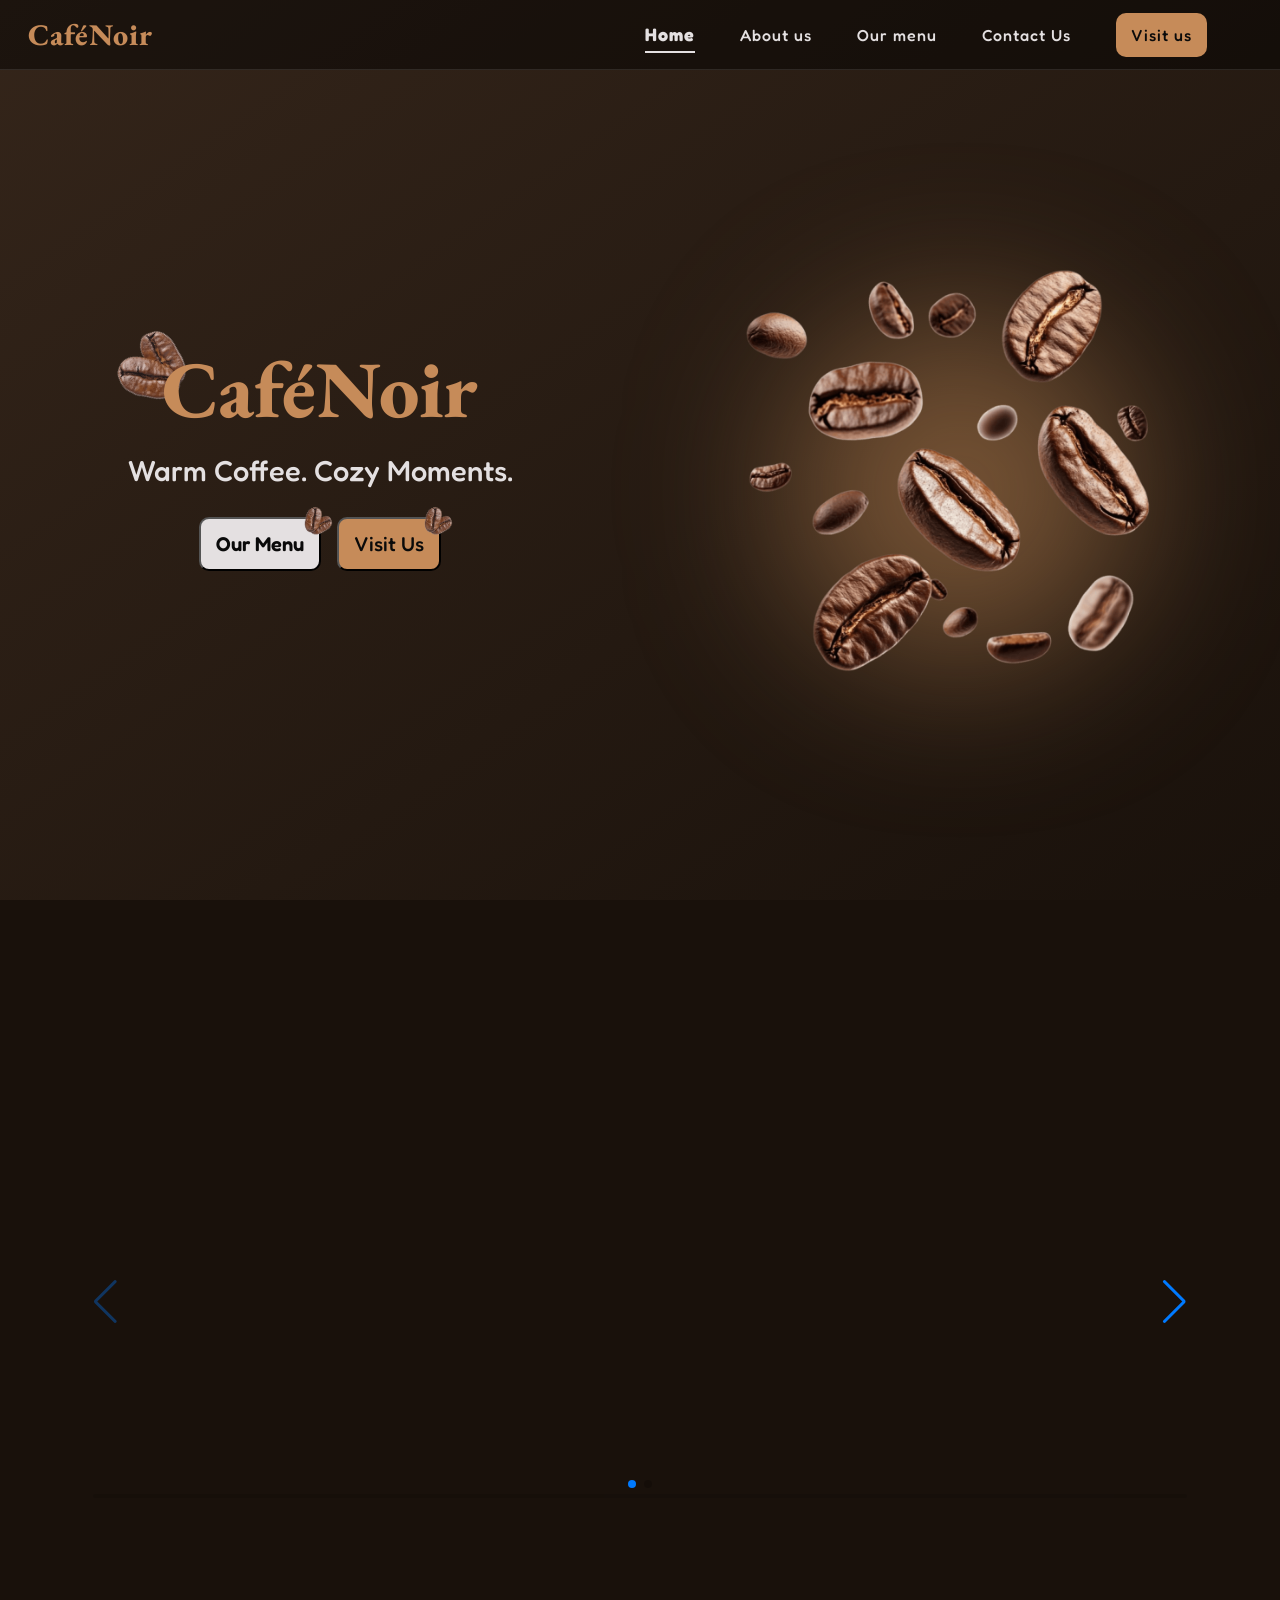
==== index.html @ ee769de7 "fixed ui" ====
<!DOCTYPE html>
<html lang="en">
<head>
  <meta charset="UTF-8" />
  <meta http-equiv="X-UA-Compatible" content="IE=edge" />
  <meta name="viewport" content="width=device-width, initial-scale=1.0" />
  <meta name="description" content="CaféNoir">
  <title>CaféNoir</title>

  <!-- Favicon -->
  <link rel="icon" href="imgs/favicon.png"/>

  <!-- Google Fonts -->
  <link rel="preconnect" href="https://fonts.googleapis.com">
<link rel="preconnect" href="https://fonts.gstatic.com" crossorigin>
<link href="https://fonts.googleapis.com/css2?family=Playfair+Display:ital,wght@0,400..900;1,400..900&display=swap" rel="stylesheet">

<link rel="preconnect" href="https://fonts.googleapis.com">
<link rel="preconnect" href="https://fonts.gstatic.com" crossorigin>
<link href="https://fonts.googleapis.com/css2?family=Fredoka:wght@300..700&display=swap" rel="stylesheet">
<link rel="preconnect" href="https://fonts.googleapis.com">
<link rel="preconnect" href="https://fonts.gstatic.com" crossorigin>
<link href="https://fonts.googleapis.com/css2?family=Inter:ital,opsz,wght@0,14..32,100..900;1,14..32,100..900&display=swap" rel="stylesheet">

<link rel="preconnect" href="https://fonts.googleapis.com">
<link rel="preconnect" href="https://fonts.gstatic.com" crossorigin>
<link href="https://fonts.googleapis.com/css2?family=EB+Garamond:ital,wght@0,400..800;1,400..800&display=swap" rel="stylesheet">

  <!-- Bootstrap -->
  <link href="https://cdn.jsdelivr.net/npm/bootstrap@5.0.2/dist/css/bootstrap.min.css" rel="stylesheet" integrity="sha384-EVSTQN3/azprG1Anm3QDgpJLIm9Nao0Yz1ztcQTwFspd3yD65VohhpuuCOmLASjC" crossorigin="anonymous" />

  <!-- AOS.js -->
  <link href="https://unpkg.com/aos@2.3.1/dist/aos.css" rel="stylesheet" />

  <!-- Swiper.js -->
  <link rel="stylesheet" href="https://cdn.jsdelivr.net/npm/swiper@11/swiper-bundle.min.css" />
  <script src="https://cdn.jsdelivr.net/npm/swiper@11/swiper-bundle.min.js"></script>

  <!-- Custom CSS -->
  <link rel="stylesheet" href="css/style.css" />
</head>

  <body>

    <div id="preloader">
      <div class="spinner-wrapper">
        <svg class="custom-spinner" width="40" height="40" viewBox="0 0 24 24" xmlns="http://www.w3.org/2000/svg"><style>.spinner_jCIR{animation:spinner_B8Vq .9s linear infinite;animation-delay:-.9s}.spinner_upm8{animation-delay:-.8s}.spinner_2eL5{animation-delay:-.7s}.spinner_Rp9l{animation-delay:-.6s}.spinner_dy3W{animation-delay:-.5s}@keyframes spinner_B8Vq{0%,66.66%{animation-timing-function:cubic-bezier(0.36,.61,.3,.98);y:6px;height:12px}33.33%{animation-timing-function:cubic-bezier(0.36,.61,.3,.98);y:1px;height:22px}}</style><rect class="spinner_jCIR" x="1" y="6" width="2.8" height="12"/><rect class="spinner_jCIR spinner_upm8" x="5.8" y="6" width="2.8" height="12"/><rect class="spinner_jCIR spinner_2eL5" x="10.6" y="6" width="2.8" height="12"/><rect class="spinner_jCIR spinner_Rp9l" x="15.4" y="6" width="2.8" height="12"/><rect class="spinner_jCIR spinner_dy3W" x="20.2" y="6" width="2.8" height="12"/></svg>
      </div>
    </div>

    <div class="sidebar d-lg-none">
      <div class="sidebar-links">
        <a class="sidebar-link" href="index.html">Home</a>
        <a class="sidebar-link" href="about.html">About us</a>
        <a class="sidebar-link" href="inventory.html">Our menu</a>
        <a class="sidebar-link" href="index.html#contacts">Contact Us</a>
        <a class="sidebar-button" href="index.html#contacts">Visit us</a>
        
        
      </div>
    </div>
    <nav data-aos="fade-down" data-aos-duration="600" id="nav">
      <div class="container-fluid nav-container">
        <a href="index.html" class="logo">CaféNoir</a>

        <div class="nav-links-container d-none d-lg-flex">
          <a class="active" data-text="Home" href="index.html">Home</a>
          <a class="nav-links" data-text="About us" href="about.html">About us</a>
          <a class="nav-links" data-text="Inventory" href="inventory.html">Our menu</a>
          <a class="nav-links" data-text="Contact Us" href="index.html#contacts">Contact Us</a>
          <a class="glitch-button" href="#">
            <span>Visit us</span></a>
        </div>
        

        <svg
          class="hamburger-menu d-lg-none bi bi-list"
          xmlns="http://www.w3.org/2000/svg"
          fill="white"
          viewBox="0 0 16 16"
        >
          <path
            fill-rule="evenodd"
            d="M2.5 12a.5.5 0 0 1 .5-.5h10a.5.5 0 0 1 0 1H3a.5.5 0 0 1-.5-.5m0-4a.5.5 0 0 1 .5-.5h10a.5.5 0 0 1 0 1H3a.5.5 0 0 1-.5-.5m0-4a.5.5 0 0 1 .5-.5h10a.5.5 0 0 1 0 1H3a.5.5 0 0 1-.5-.5"
          />
        </svg>
      </div>
    </nav>
    <header id="header">
      <div class="container-fluid">
        <div class="row vh-100">
      
          <!-- Left side -->
          <div class="col-lg-6 col-12 d-flex flex-column justify-content-center align-items-center text-center">
            <div class="banner-logo" data-aos="fade-up">
              <img src="img/coffee-bean.png" alt="" class="banner-bean">
              CaféNoir</div>
            <div class="banner-headline" data-aos="fade-up">Warm Coffee. Cozy Moments.</div>
            <div class="d-flex gap-3 mt-4">
              <button class="cta-button" data-aos="fade-right" data-aos-delay="100">
                <img src="img/coffee-bean.png" alt="" class="coffee-cta-bean-1">
                Our Menu</button>
              <button class="cta-button-2" data-aos="fade-right" data-aos-delay="100">
                <img src="img/coffee-bean.png" alt="" class="coffee-cta-bean">
               <span class="btn-text">Visit Us</span>
              </button>
            </div>
          </div>
      
          <!-- Right side -->
          <div class="col-lg-6 col-12 d-flex justify-content-center align-items-center img-container">
            <div class="image-wrapper">
              <img src="img/falling-beans.png" alt="Coffee" class="img-fluid" data-aos="fade-left">
            </div>
          </div>
          
          <!--<div class="col-12 p-0 m-0">
            <div class="coffee-container">
            <img src="img/beans-pile.jpg" alt="" class="coffee-bottom">
          </div>
          </div>-->
        </div>
      </div>
      
    </header>
    <section id="best-sellers">
      <div class="container">
        <div class="title-container">
          <div class="section-title best-sellers-title" data-aos="fade-right">Our best sellers:</div>
        <div class="split-line" data-aos="fade-left"></div>
        </div>
        <!-- Slider main container -->
<div class="swiper">
  <!-- Additional required wrapper -->
  <div class="swiper-wrapper">
    <!-- Slides -->
      <!-- Espresso -->
      <div class="swiper-slide" data-aos="fade-up">
        <div class="h-100 text-center">
          <div class="card-image-wrapper">
            <img class="card-image-top" src="img/espresso.jpg" alt="Espresso">
          </div>
          <div class="card-body">
            <h5 class="card-title">Espresso</h5>
            <p class="card-text">A strong and bold classic coffee shot to kickstart your day.</p>
          </div>
        </div>
      </div>
  
      <!-- Cappuccino -->
      <div class="swiper-slide" data-aos="fade-up" data-aos-delay="100">
        <div class="h-100 text-center">
          <div class="card-image-wrapper">
            <img class="card-image-top" src="img/cappucino.jpg" alt="Cappuccino">
          </div>
          <div class="card-body">
            <h5 class="card-title">Cappuccino</h5>
            <p class="card-text">Smooth espresso with steamed milk and a frothy top.</p>
          </div>
        </div>
      </div>
  
      <!-- Latte -->
      <div class="swiper-slide" data-aos="fade-up" data-aos-delay="200">
        <div class="h-100 text-center">
          <div class="card-image-wrapper">
            <img class="card-image-top" src="img/latte.jpg" alt="Latte">
          </div>
          <div class="card-body">
            <h5 class="card-title">Latte</h5>
            <p class="card-text">Creamy and mild, perfect for a relaxing coffee break.</p>
          </div>
        </div>
      </div>
  
      <!-- Mocha -->
      <div class="swiper-slide" data-aos="fade-up" data-aos-delay="300">
        <div class="h-100 text-center">
          <div class="card-image-wrapper">
            <img class="card-image-top" src="img/mocha.jpg" alt="Mocha">
          </div>
          <div class="card-body">
            <h5 class="card-title">Mocha</h5>
            <p class="card-text">Chocolatey and rich, combining espresso with sweet cocoa.</p>
          </div>
        </div>
      </div>
  
      <!-- Macchiato -->
      <div class="swiper-slide" data-aos="fade-up">
        <div class="h-100 text-center">
          <div class="card-image-wrapper">
            <img class="card-image-top" src="img/macchiato.jpg" alt="Macchiato">
          </div>
          <div class="card-body">
            <h5 class="card-title">Macchiato</h5>
            <p class="card-text">Espresso marked with a dollop of frothed milk for subtle sweetness.</p>
          </div>
        </div>
      </div>
    
   
    ...
  </div>
  <!-- If we need pagination -->
  <div class="swiper-pagination"></div>

  <!-- If we need navigation buttons -->
  <div class="swiper-button-prev"></div>
  <div class="swiper-button-next"></div>

  <!-- If we need scrollbar -->
  <div class="swiper-scrollbar"></div>
</div>
      </div>
      <div class="best-sellers-btn-container" data-aos="fade-right">
        <a class="view-all-btn" href="#">
          <img src="img/coffee-bean.png" alt="" class="coffee-cta-bean">
          View all</a>
      </div>
      
    </section>
    <!--<section id="about">
      
  <div class="container">
    <div class="row">
      <div class="col-12 about-title d-none d-md-block">ABOUT</div>
      <div class="col-3"><div class="about-title us-title d-none d-md-block">US</div>
        <div class="about-subtitle-container">
          <div class="about-subtitle">Elegant / Premium</div>
        <div class="about-subtitle-desc">At CaféNoir, we craft every cup with care — blending rich flavors, quality beans, and a passion for timeless coffee culture.</div>
        </div>

      </div>
      <div class="col-5"><img class="about-img" src="img/about-img-2.jpg" alt="" srcset=""></div>
      <div class="col-4"><img class="about-img" src="img/about-img.jpg" alt="">
        <div class="about-subtitle-container">
          <div class="about-subtitle pt-3">Cozy / Artistic</div>
        <div class="about-subtitle-desc">CaféNoir is a place to slow down, sip thoughtfully brewed coffee, and enjoy moments made warmer by great taste.</div>
        </div>
      </div>
      <div class="col-2">
        
        
      </div>
    </div>
</div>
  
    </section>-->
    <section id="about">
      
      <div class="container">
        <div class="row">
          <div class="col-12 d-none d-md-block about-title" data-aos="fade-right">ABOUT</div>
    
          <div class="col-md-3 col-12 order-1 order-md-1">
           
            <div class="d-flex d-md-none justify-content-center gap-4 mb-3">
              <div class="about-title">ABOUT</div>
              <div class="about-title us-title">
                US</div>
            </div>
            <div class="d-none d-md-block about-title us-title" data-aos="fade-right" data-aos-delay="100">
              US</div>
    
            <div class="about-subtitle-container">
              <div class="split-line-us" data-aos="fade-up"></div>
              <div class="about-subtitle" data-aos="fade-right" data-aos-delay="200">Elegant / Premium</div>
              <div class="about-subtitle-desc" data-aos="fade-right" data-aos-delay="300">At CaféNoir, we craft every cup with care — blending rich flavors, quality beans, and a passion for timeless coffee culture.</div>
            </div>
          </div>
    
          <div class="col-md-5 col-12 order-2 order-md-2 d-flex justify-content-center">
            <img class="about-img" src="img/about-img-2.jpg" data-aos="fade-up" alt="" srcset="">
          </div>
    
          <div class="col-md-4 col-12 order-3 order-md-3 d-flex flex-column align-items-center">
            <img class="about-img" src="img/about-img.jpg" alt="" data-aos="fade-left">
            <div class="about-subtitle-container">
              <div class="about-subtitle-2 pt-3" data-aos="fade-left" data-aos-delay="100">Cozy / Artistic</div>
              <div class="about-subtitle-desc" data-aos="fade-left" data-aos-delay="200">CaféNoir is a place to slow down, sip thoughtfully brewed coffee, and enjoy moments made warmer by great taste.</div>
            </div>
          </div>
    
          <div class="col-md-2 col-12 order-4 order-md-4">
          </div>
        </div>
      </div>
      
    </section>

    <section id="reviews">
      <div class="title-container">
        <div class="section-title reviews-title text-center" data-aos="fade-right">What our customers say</div>
      <div class="split-line" data-aos="fade-left"></div>
      </div>
      <div class="container pt-5">
        <div class="row gy-5">
          <div class="col-lg-4 col-md-12">
            <div class="review-card-gradient" data-aos="fade-up">
            <div class="review-card pt-3 px-3">
              <img src="https://placehold.co/100x100/8B4513/ffffff?text=J" alt="" class="profile-picture">
              <div class="review-name pt-3">Jessica D.</div>
              <div class="review-desc pt-5">"The best latte I've had in years! Cozy atmosphere and friendly staff make this my go-to spot. Their almond croissant is absolutely heavenly."</div>
              <div class="rating-container">
              <div class="review-rating">★★★★★</div>
            </div>
            </div>
          </div>
          </div>
          <div class="col-lg-4 col-md-12">
            <div class="review-card-gradient" data-aos="fade-up" data-aos-delay="100">
            <div class="review-card pt-3 px-3">
              <img src="https://placehold.co/100x100/8B4513/ffffff?text=A" alt="" class="profile-picture">
              <div class="review-name pt-3">Alex S.</div>
              <div class="review-desc pt-5">"Their homemade pastries are to die for! The cinnamon rolls on weekends are worth waking up early. Always leave feeling happier than when I arrived."</div>
              <div class="rating-container">
              <div class="review-rating">★★★★★</div>
            </div>
            </div>
            </div>
          </div>
          <div class="col-lg-4 col-md-12">
            <div class="review-card-gradient" data-aos="fade-up" data-aos-delay="200">
            <div class="review-card pt-3 px-3">
              <img src="https://placehold.co/100x100/8B4513/ffffff?text=M" alt="" class="profile-picture">
              <div class="review-name pt-3">Michael K.</div>
              <div class="review-desc pt-5">"Found my new favorite coffee shop! The cold brew is smooth and strong, and their avocado toast is worth every penny. Staff remembers my name and order."</div>
              <div class="rating-container">
              <div class="review-rating">★★★★★</div>
            </div>
            </div>
            </div>
          </div>
        </div>
      </div>
    </section>
   <!-- jQuery (single import) -->
   <script src="https://code.jquery.com/jquery-3.7.1.min.js"></script>
 
   <!-- AOS -->
   <script src="https://unpkg.com/aos@2.3.1/dist/aos.js"></script>
   <script>
     AOS.init();
   </script>
 
   <!-- Custom JS -->
   <script src="js/script.js"></script>
 </body>
 </html>
---- css/style.css ----
:root {
  /* Brand colors */
  --primary-color: #C68B59; 
  --secondary-color: #3A2618;
  --accent-color: #8FAF9A;
  --accent-color-2: #F2B705; 
  --dark-color: #19110b;
  --gradient-color: #4a3526;
  --gradient-color-2: #5c4432;

  /* Base colors */
  --background-color: #0A0A0A;
  --text-color: #E4E0E1;
  --card-color: #1F140C;  

  /* Interaction */
  --hover-color: #D9A066;  
  --success-color: #43A047;  
  --danger-color: #dc3545;
  --border-color: #ffffff1a;
  --desc-color: #b0b0b0;
}
body {
  background-color: var(--dark-color);
  overflow-x: hidden;
}
* {
  padding: 0;
  margin: 0;
  box-sizing: border-box;
  font-family: "Fredoka", sans-serif;
  font-weight: 500;
}
section, header, footer, main {
  background-color: var(--background-color);
}
html a {
  text-decoration: none;
}
#preloader {
  position: fixed;
  top: 0;
  left: 0;
  width: 100%;
  height: 100%;
  background-color: var(--background-color);
  display: flex;
  align-items: center;
  justify-content: center;
  z-index: 9999;
  transition: opacity 0.5s ease;
}

.spinner-wrapper {
  display: flex;
  align-items: center;
  justify-content: center;
}

.custom-spinner {
  display: inline-block;
  vertical-align: middle;
  fill: var(--primary-color);
}

.title {
  font-weight: 800;
  font-size: 48px;
  color: var(--text-color);
}
.desc {
  letter-spacing: 1px;
  color: var(--desc-color);
  font-size: 14px;
}

@media(max-width:767px) {
  .title {
    font-size: 38px;
  }
}

/*  Navbar  */

#nav {
  position: fixed;
  top: 0;
  right: 0;
  left: 0;
  z-index: 1000;
  height: 70px;
  background-color: #00000075;
  color: var(--text-color);
  border-bottom: 1px solid var(--border-color);
  padding: 0 1rem;
}
body.light-mode #nav {
  background-color: #ffffff75;
}
.logo {
  letter-spacing: 1px;
  font-family: "EB Garamond", serif;
  font-size: 30px;
  font-weight: 900;
  color: var(--primary-color);
  transition: color 0.3s ease;
}
@media(max-width:1025px) {
  .logo {
    font-size: 20px;
    padding-right: 20px;
  }
  .nav-links {
    font-size: 14px;
  }
}
.logo:hover {
  color: var(--secondary-color);
}

.nav-links-container {
  display: flex;
  align-items: center;
}
.nav-links-container * {
  letter-spacing: 1px;
}
.nav-links {
  margin-right: 45px;
  position: relative;
  transition: all 0.3s ease;
  color: var(--text-color);
}
.nav-links:hover, .active:hover {
  color: var(--text-color);
}
.active {
  font-weight: 800;
  font-size: 18px;
  margin-right: 45px;
  position: relative;
  transition: all 0.3s ease;
  color: var(--text-color);
}
.active::after {
  content: '';
  position: absolute;
  bottom: -5px;
  height: 2px;
  left: 0;
  right: 0;
  background-color: var(--text-color);
  transition: all 0.3s ease;
}
.active:hover {
  transform: translateY(-2px);
}
.nav-links::after {
  content: '';
  position: absolute;
  width: 0;
  height: 2px;
  bottom: -5px;
  left: 50%;
  background-color: var(--text-color);
  transition: all 0.3s ease;
  transform: translateX(-50%);
}


.nav-links:hover::after {
  width: 100%;
}
.glitch-button {
  color: var(--background-color);
  margin-right: 45px;
  padding: 10px 15px;
  background-color: var(--primary-color);
  position: relative;
  border-radius: 10px;
  transition: all 0.3s ease;
  z-index: 1;
}

.glitch-button:hover {
  background: var(--hover-color);
  color: var(--background-color);
  }

.nav-heart-svg {
  fill: var(--background-color);
  width: 34px;
  height: 34px;
  background-color: var(--secondary-color);
}

/* Sidebar CSS */
.sidebar .container-fluid {
  padding-left: 20px !important;
  padding-right: 20px !important;
}
.sidebar-button {
  color: var(--text-color) !important;
  background-color: var(--primary-color) !important;
  border: none !important;
}
.sidebar .row {
  margin-left: -5px;
  margin-right: -5px;
}

.sidebar [class^="col-"] {
  padding-left: 5px;
  padding-right: 5px;
}

.hearted-items-container::after {
  content: attr(data-count);
  position: absolute;
  top: -8px;
  right: -8px;
  background-color: var(--danger-color);
  color: white;
  border-radius: 50%;
  width: 22px;
  height: 22px;
  font-size: 12px;
  font-weight: bold;
  display: flex;
  align-items: center;
  justify-content: center;
}
.hamburger-menu {
  fill: var(--text-color);
  height: 40px;
  width: 40px;
  cursor: pointer;
  flex-shrink: 0;
}
.sidebar * {
  letter-spacing: 1px;
}
.sidebar {
  position: fixed;
  height: calc(100vh - 70px);
  right: 0;
  left: 0;
  top: 70px;
  background-color: #00000075;
  border-bottom: 1px solid var(--border-color);
  display: none;
  z-index: 999;
  transition: none;
  overflow-y: scroll;
}
body.light-mode .sidebar {
  background-color: #ffffff75;
}
.sidebar-links {
  width: 100%;
  display: flex;
  flex-direction: column;
  align-items: center;
  padding: 20px 0;
}
.sidebar-links:hover {
  color: var(--text-color);
}

.sidebar-link, .sidebar-button {
  color: var(--background-color);
  background-color: var(--text-color);
  border: var(--text-color) 1px solid;
  width: 90%;
  margin-top: 20px;
  padding: 20px;
  position: relative;
  transition: all 0.3s ease;
  text-decoration: none;
  text-align: center;
  font-weight: 500;
  clip-path: var(--shape);
}

.sidebar-link::after, .sidebar-button::after {
  content: '';
  position: absolute;
  width: 0;
  height: 2px;
  bottom: -5px;
  left: 50%;
  background-color: var(--primary-color);
  transition: all 0.3s ease;
  transform: translateX(-50%);
}

.sidebar-link:hover, .sidebar-button:hover {
  transform: translateY(-2px);
}

.sidebar-link:hover::after, .sidebar-button:hover::after {
  width: 100%;
}

.sidebar-button {
  background-color: var(--secondary-color);
  color: var(--background-color);
}

.nav-container {
  display: flex;
  align-items: center;
  justify-content: space-between;
  height: 100%;
}

/* Header */
#header {
  background: linear-gradient(
  to top left,
  var(--dark-color) 0%,
  var(--gradient-color) 180%
);


  width: 100%;
  min-height: 100vh;
}
@media(max-width:800px) {
  #header {
    padding-top: 100px;
    min-height: 150vh;
  }
  .coffee-container {
    display: none;
  }
  .
}
.banner-logo {
  color: var(--primary-color);
  font-size: 80px;
  font-weight: 900;
  font-family: "EB Garamond", serif;
}

.banner-headline {
  font-size: 29px;
  color: var(--text-color);
}
@media(max-width:767px) {
  .banner-logo {
    font-size: 60px;
  }
  .banner-headline {
    font-size: 20px;
    padding-bottom: 30px;
  } 
}
.img-fluid {
  width: 520px;
}
.image-wrapper {
  position: relative;
  display: inline-block; /* shrink to fit image */
}

.image-wrapper::before {
  content: "";
  position: absolute;
  width: 350px;        
  height: 350px;
  background: rgba(198, 139, 89, 0.5)  ;
  border-radius: 50%;         
  filter: blur(80px);    
  top: 50%;               
  left: 50%;                
  transform: translate(-50%, -50%);
  z-index: 0;                  
}

.image-wrapper img {
  position: relative;
  z-index: 1;
}
.img-container {
  padding-top: 80px;
}
/*.coffee-container {
  position: absolute;
  bottom: -50px;
  left: 0;
  width: 100%;
  height: 100px;
  z-index: 1;
}

#header {
  position: relative;
}

#header .row {
  min-height: 100vh;
  height: auto;
}

#header .col-lg-6 {
  min-height: 100vh;
}

.coffee-container img.coffee-bottom {
  width: 100%;
  height: 100%;
  display: block;
  object-fit: cover;
  mask-image: linear-gradient(to bottom, transparent 0%, black 50%, black 50%, transparent 100%);
  -webkit-mask-image: linear-gradient(to bottom, transparent 0%, black 50%, black 50%, transparent 100%);
}*/
.cta-buttons-container {
  flex-direction: row;
}
.cta-button {
  color: var(--background-color);
  padding: 10px 15px;
  background-color: var(--text-color);
  border-radius: 10px;
  transition: all 0.3s ease;
  z-index: 1;
  font-weight: 600;
  font-size: 20px;
  transition: background-color 0.3s ease;
}
.cta-button-2 {
  background-color: var(--primary-color);
  color: var(--background-color);
  padding: 10px 15px;
  border-radius: 10px;
  transition: transform 0.3s ease;
  z-index: 1;
  font-weight: 600;
  font-size: 20px;
  position: relative;
}
.cta-button-2:hover {
  background-color: var(--hover-color);
}
.cta-button:hover {
  background-color: white;
}
.banner-bean {
  position: absolute;
  width: 150px;
  z-index: -5;
  transform: rotate(-45deg);
  left: -65px;
  top: -20px;
}
.coffee-cta-bean, .coffee-cta-bean-1 {
  position: absolute;
  width:60px;
  top: -7px;
  transform: rotate(45deg);
  right: -35px;
  transition: all 0.3s ease;
}
.cta-button-2:hover .coffee-cta-bean {
  transform: rotate(45deg) translateY(-3px) scale(1.1);
}
.cta-button:hover .coffee-cta-bean-1 {
  transform: rotate(45deg) translateY(-3px) scale(1.1);
}

/*.cta-button-2:hover .button-bg, .cta-button-2:hover .btn-text {
  transform: translateY(-3px);
}
.cta-button-2 {
  position: relative;
  background: none;
  border: none;
  transition: transform 0.3s ease;
}
.button-bg {
  width: 80px;
  position: absolute;
  z-index: -5;
  left: -15px;
  top: -18px;
  transition: transform 0.3s ease;
}
.btn-text {
  z-index: 2;
  color: white;
  transition: transform 0.3s ease;
}*/

.section-title {
  font-family: "EB Garamond", serif;
  color: var(--text-color);
  font-weight: 700;
  font-size: 60px;
}
#best-sellers {
  background-color: var(--dark-color);
  padding-top: 50px;
}
.split-line {
  background-color: var(--primary-color);
  height: 4px;
  border-radius: 10px;
  width: 120px;
  text-align: center;
  margin-top: 8px;
}
.title-container {
  width: 100%;
  display: flex;
  justify-content: center;
  align-items: center;
  flex-direction: column;
  padding-bottom: 50px;
}
.swiper-slide {
  background-color: var(--secondary-color);
  height: 400px;
  color: var(--text-color);
  border-radius: 20px;
  position: relative;
  padding-top: 10px;
  width: 90%;
}
.card-title {
  font-size: 25px;
  font-family: "EB Garamond", serif;
  font-weight: 700;
}
.card-text {
  font-weight: 400;
  padding-top: 20px;
  color: var(--desc-color);
}
.card-image-wrapper {
  width: 90%;        /* desired width */
  height: 200px;     /* desired height */
  overflow: hidden;
  margin: 0 auto;    /* center horizontally in card */
  border-radius: 14px;
}

.card-image-top {
  width: 100%;
  height: 100%;
  object-fit: cover;        /* fills container while keeping aspect ratio */
  object-position: center;  /* center of the image will appear */
}
.view-all-btn {
  position: relative;
  color: var(--text-color);
  padding: 10px 15px;
  background-color: var(--primary-color);
  border-radius: 10px;
  font-size: 22px;
  transition: all 0.15s ease;
}
.best-sellers-btn-container {
  width: 100%;
  display: flex;
  justify-content: center;
  align-items: center;
  padding-top: 50px;
}
.view-all-btn:hover .coffee-cta-bean {
  transform: rotate(45deg) translateY(-3px) scale(1.1);
}
.view-all-btn:hover {
  color: var(--text-color);
  background-color: var(--hover-color);
}

#about {
  background-color: var(--dark-color);
  height: 100vh;
  width: 100%;
  padding-top: 60px;
  overflow-x: hidden;
}
.about-title {
  font-size: 100px;
  color: var(--text-color);
  font-weight: 900;
  font-family: "EB Garamond", serif;
  line-height: 100px;
  letter-spacing: 20px;
}
.about-title-md {
  font-size: 40px;
  color: var(--text-color);
  font-weight: 900;
  font-family: "EB Garamond", serif;
  letter-spacing: 20px;
}
@media(max-width:1000px) {
  .about-title {
    font-size: 60px;
  }
}
@media(max-width:800px) {
  #about {
    height: auto;
    min-height: unset;
    padding-bottom: 40px;
    overflow: visible;
  }
  .about-title {
    font-size: 40px;
    text-align: center;
    letter-spacing: 5px;
  }
  .about-img {
    margin-top: 30px;
    max-width: 100%;
    width: 100%;
  }
  .about-img-2 {
    margin-top: 10px;
  }
  .about-subtitle-container {
    width: 100%;
    margin: 0 auto;
    text-align: center;
    padding: 0 10px;
  }
  .col-md-3 {
    text-align: center;
  }
  .about-subtitle {
    padding-top: 20px;
  }
  .about-subtitle-desc {
    padding-bottom: 10px;
  }
}
.about-img {
  max-width: 90%;
  border-radius: 20px;
}
.about-subtitle {
  color: var(--primary-color);
  font-family: "EB Garamond", serif;
  text-align: center;
  letter-spacing: 3px;
  font-size: 22px;
  font-weight: 900;
  padding-top: 50px;
}
.about-subtitle-2 {
  color: var(--primary-color);
  font-family: "EB Garamond", serif;
  text-align: center;
  font-weight: 900;
  font-size: 22px;
  letter-spacing: 3px;
  padding-top: 50px;
}
.about-subtitle-container {
  width: 90%;
}
.about-subtitle-desc {
  color: var(--desc-color);
  padding-top: 10px;
  max-width: 100%;
  text-align: center;
}

#reviews {
  min-height: 100vh;
  background-color: var(--dark-color);
  padding-bottom: 50px;
}
.review-card-gradient {
  padding: 1px;
  border-radius: 20px;
  background: linear-gradient(to bottom, var(--secondary-color), var(--gradient-color-2));
  box-shadow: 0px 12px 32px rgba(187, 95, 15, 0.15);
}
.review-card {
  width: 100%;
  height: 450px;
  /*background-color: var(--secondary-color);*/
  background: linear-gradient(to top, var(--secondary-color), var(--gradient-color-2));
  border-radius: 20px;
  display: flex;
  align-items: center;
  flex-direction: column;
}
.profile-picture {
  width: 100px;
  border-radius: 100%;
}
.review-name {
  color: var(--text-color);
  font-size: 25px;
  font-weight: 600;
  
}
.review-desc {
  color: var(--desc-color);
  font-style: italic;
}
.review-rating {
  font-size: 30px;
  color: var(--accent-color-2);
    text-shadow: 0 1px 3px var(--accent-color-2);
}
.rating-container {
  height: 100%;
  display: flex;
  padding-bottom: 30px;
  align-items: end;
}
@media(max-width:767px) {
.reviews-title {
  font-size: 35px;
}
}
#reviews .split-line {
  width: 150px;
}
.split-line-us {
  background-color: var(--primary-color);
  height: 4px;
  border-radius: 10px;
  width: 100%;
  text-align: center;
  margin-top: 30px;
}
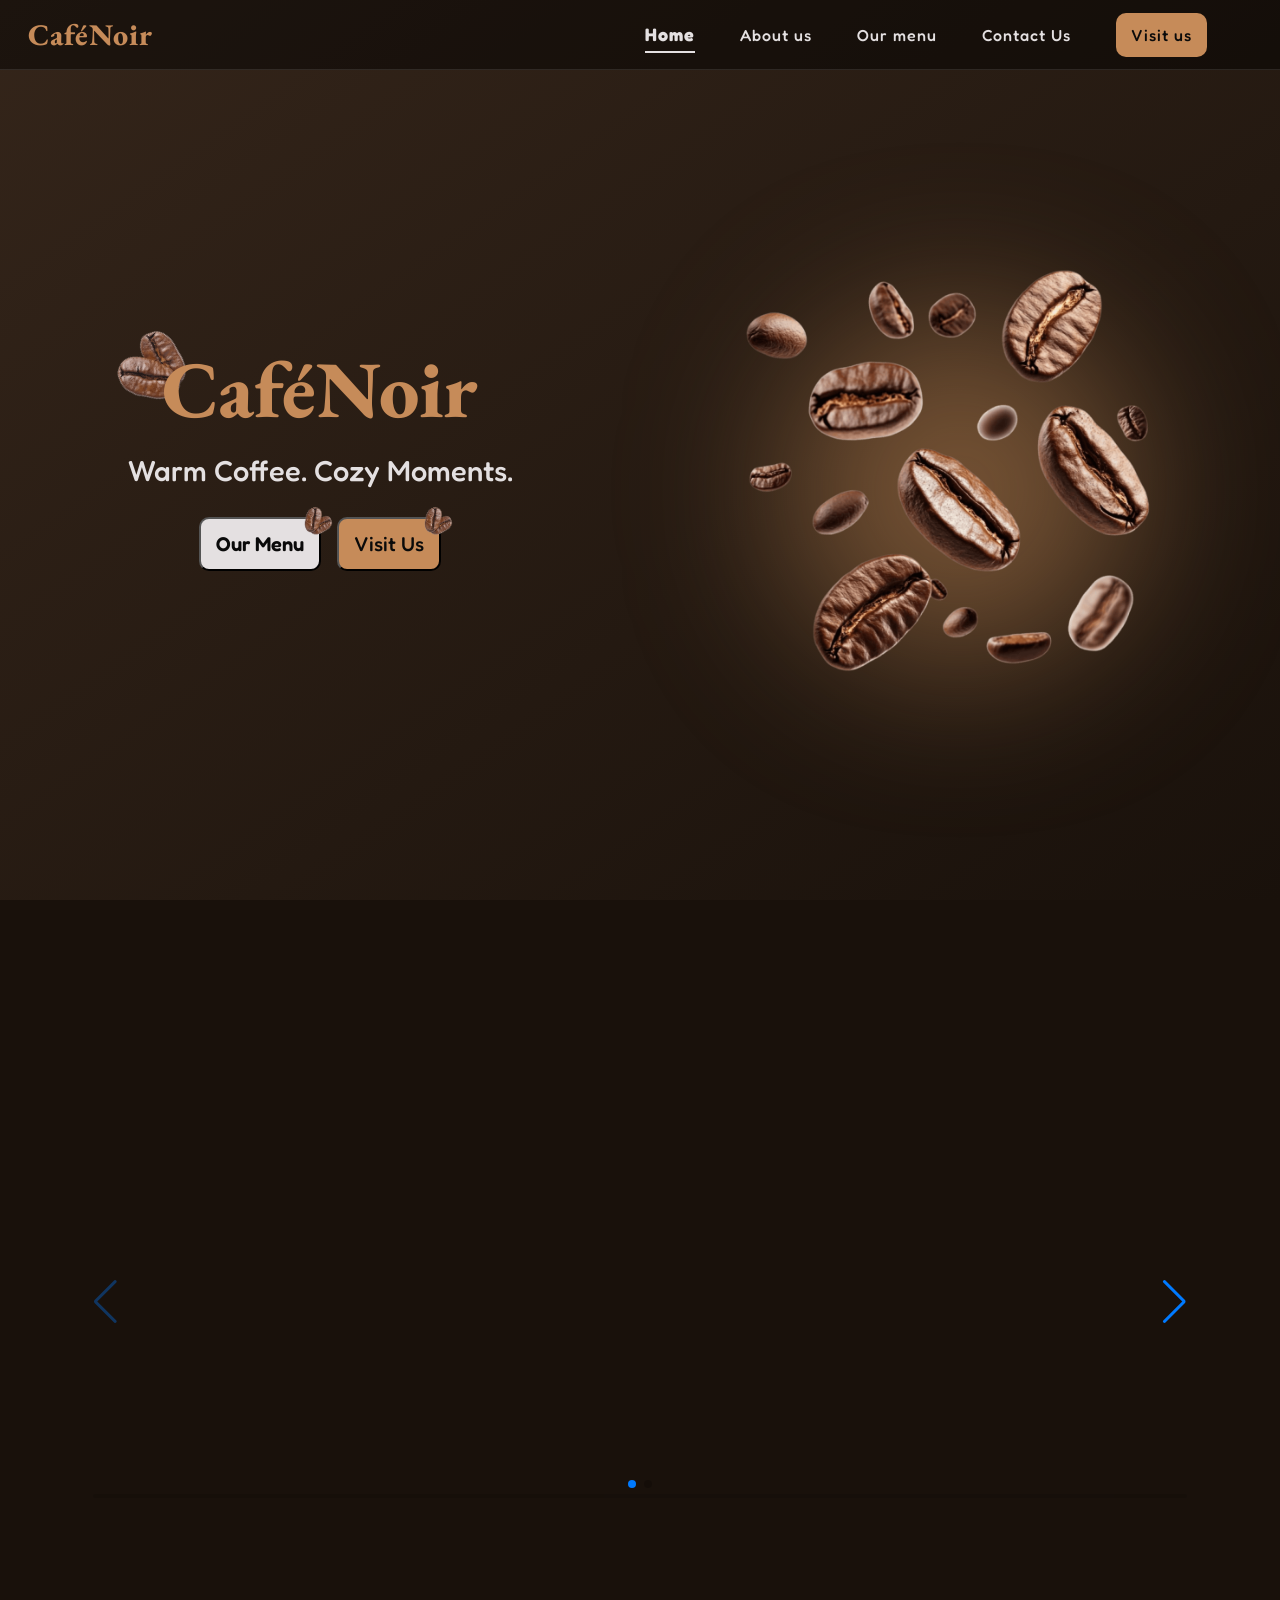
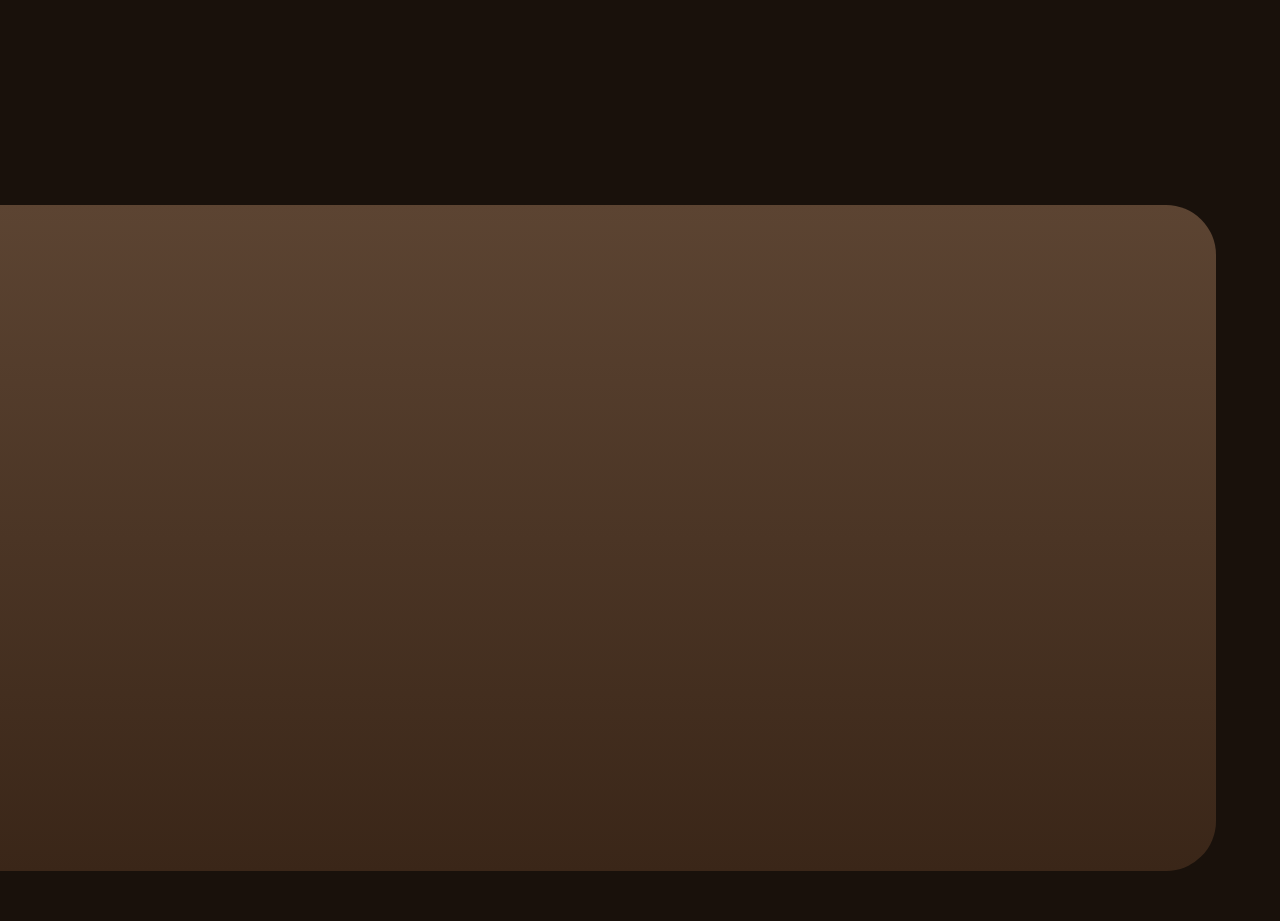
==== commit 6b9bbff4: "visit us + animations + responsive" ====
--- a/index.html
+++ b/index.html
@@ -51,10 +51,10 @@
     <div class="sidebar d-lg-none">
       <div class="sidebar-links">
         <a class="sidebar-link" href="index.html">Home</a>
-        <a class="sidebar-link" href="about.html">About us</a>
+        <a class="sidebar-link" href="index.html#about">About us</a>
         <a class="sidebar-link" href="inventory.html">Our menu</a>
         <a class="sidebar-link" href="index.html#contacts">Contact Us</a>
-        <a class="sidebar-button" href="index.html#contacts">Visit us</a>
+        <a class="sidebar-button" href="index.html#map">Visit us</a>
         
         
       </div>
@@ -65,10 +65,10 @@
 
         <div class="nav-links-container d-none d-lg-flex">
           <a class="active" data-text="Home" href="index.html">Home</a>
-          <a class="nav-links" data-text="About us" href="about.html">About us</a>
+          <a class="nav-links" data-text="About us" href="index.html#about">About us</a>
           <a class="nav-links" data-text="Inventory" href="inventory.html">Our menu</a>
           <a class="nav-links" data-text="Contact Us" href="index.html#contacts">Contact Us</a>
-          <a class="glitch-button" href="#">
+          <a class="glitch-button" href="index.html#map">
             <span>Visit us</span></a>
         </div>
         
@@ -135,6 +135,7 @@
   <div class="swiper-wrapper">
     <!-- Slides -->
       <!-- Espresso -->
+      
       <div class="swiper-slide" data-aos="fade-up">
         <div class="h-100 text-center">
           <div class="card-image-wrapper">
@@ -335,6 +336,54 @@
         </div>
       </div>
     </section>
+
+    <section id="map">
+      <div class="map-container">
+      <div class="section-title map-title text-center">
+        <div class="split-line-map" data-aos="fade-left"></div>
+        <span data-aos="fade-right">Visit us</span></div>
+        <div class="container-fluid px-0">
+          <div class="row">
+            <div class="col-12 col-md-6">
+                <iframe
+                class="map-iframe"
+                  loading="lazy"
+                  src="https://www.openstreetmap.org/export/embed.html?bbox=-0.1278%2C51.5074%2C-0.1215%2C51.5104&layer=mapnik&marker=51.509,-0.128"
+                  title="Café Location"
+                  referrerpolicy="no-referrer-when-downgrade"
+                  allowfullscreen
+                  data-aos="fade-right"
+                >
+                </iframe>
+            </div>
+            <div class="col-12 col-md-6 ps-4">
+              <div class="visit-guide">
+                <h2 class="tips-title" data-aos="fade-down">Plan Your Visit</h2>
+                
+                <div class="visit-option" data-aos="fade-left" data-location="downtown">
+                  <h3 class="tip-title">🚶 Quick Stop</h3>
+                  <p>Grab & go • 15 min visit • Morning rush</p>
+                  <small class="tips-desc">Perfect for: Commuters, quick meetings</small>
+                </div>
+                
+                <div class="visit-option pt-5" data-aos="fade-left" data-aos-delay="100" data-location="arts">
+                  <h3 class="tip-title">📚 Stay Awhile</h3>
+                  <p>Cozy corners • Free WiFi • 1-2 hours</p>
+                  <small class="tips-desc">Perfect for: Remote work, reading dates</small>
+                </div>
+                
+                <div class="visit-option pt-5" data-aos="fade-left" data-aos-delay="200" data-location="roastery">
+                  <h3 class="tip-title">🎉 Experience</h3>
+                  <p>Tastings • Tours • 2+ hours</p>
+                  <small class="tips-desc">Perfect for: Coffee lovers, groups</small>
+                </div>
+              </div>
+            </div>
+          </div>
+        </div>
+        
+      </div>
+    </section>
    <!-- jQuery (single import) -->
    <script src="https://code.jquery.com/jquery-3.7.1.min.js"></script>
  
@@ -342,6 +391,7 @@
    <script src="https://unpkg.com/aos@2.3.1/dist/aos.js"></script>
    <script>
      AOS.init();
+     
    </script>
  
    <!-- Custom JS -->
--- a/css/style.css
+++ b/css/style.css
@@ -104,6 +104,7 @@
   font-weight: 900;
   color: var(--primary-color);
   transition: color 0.3s ease;
+  
 }
 @media(max-width:1025px) {
   .logo {
@@ -334,7 +335,7 @@
   .coffee-container {
     display: none;
   }
-  .
+  
 }
 .banner-logo {
   color: var(--primary-color);
@@ -520,6 +521,7 @@
 }
 .swiper-slide {
   background-color: var(--secondary-color);
+  background: linear-gradient(to top, var(--secondary-color), var(--gradient-color-2));
   height: 400px;
   color: var(--text-color);
   border-radius: 20px;
@@ -731,4 +733,54 @@
   width: 100%;
   text-align: center;
   margin-top: 30px;
+}
+#map {
+  padding-bottom: 50px;
+  background-color: var(--dark-color);
+}
+.split-line-map {
+  background-color: var(--primary-color);
+  height: 4px;
+  border-radius: 10px;
+  width: 100px;
+  text-align: center;
+  margin-top: 90px;
+  position: absolute;
+}
+.map-title {
+  width: 100%;
+  display: flex;
+  justify-content: center;
+  align-items: center;
+  flex-direction: column;
+  padding-bottom: 50px;
+}
+.map-container {
+  width: 95%;
+  background: linear-gradient(to top, var(--secondary-color), var(--gradient-color-2));
+  border-top-right-radius: 50px;
+  border-bottom-right-radius: 50px;
+  padding-bottom: 20px;
+  padding-right: 20px;
+}
+.map-iframe {
+  height: 500px;
+  width: 100%;
+  border-top-right-radius: 50px;
+  border-bottom-right-radius: 50px;
+}
+.visit-guide {
+  color: var(--text-color);
+}
+.tips-title {
+  font-weight: 800;
+  text-align: center;
+  font-size: 40px;
+}
+.tips-desc {
+  color: var(--desc-color);
+  font-weight: 400;
+}
+.tip-title {
+  font-weight: 500;
 }
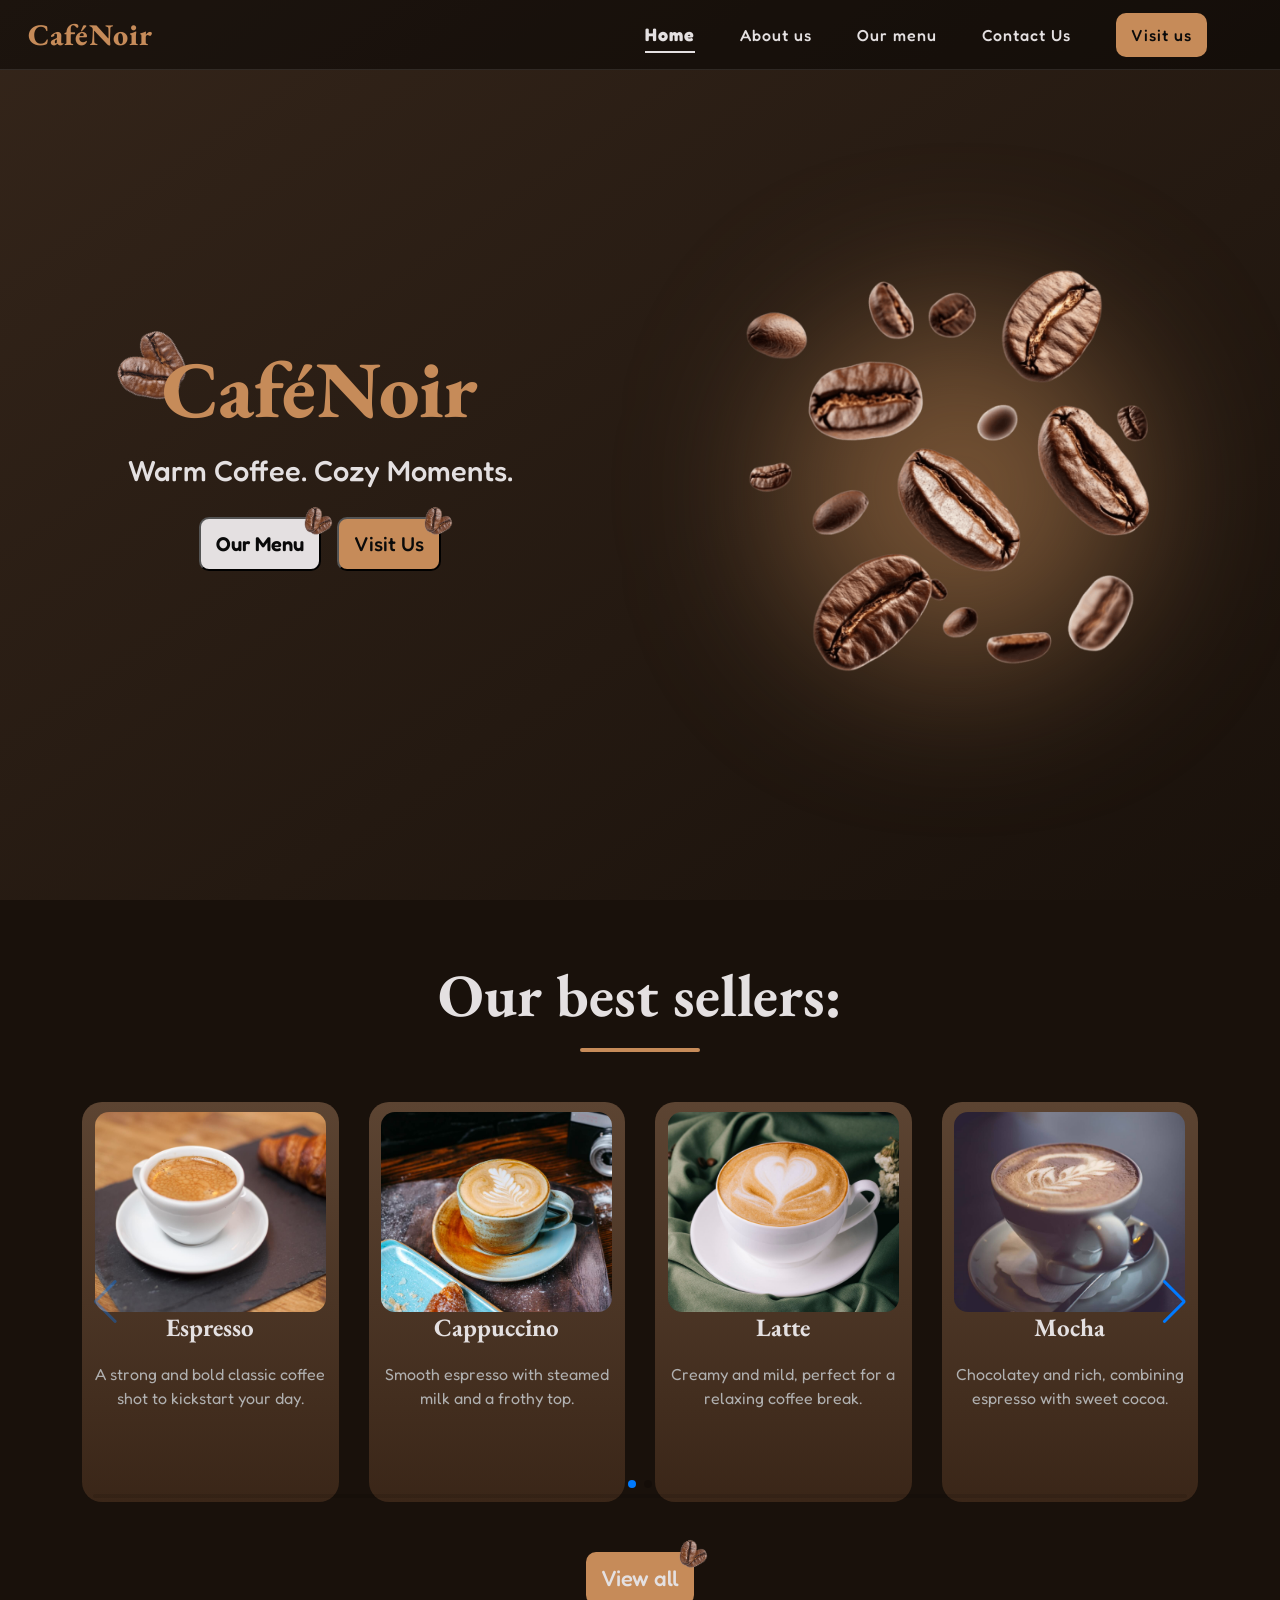
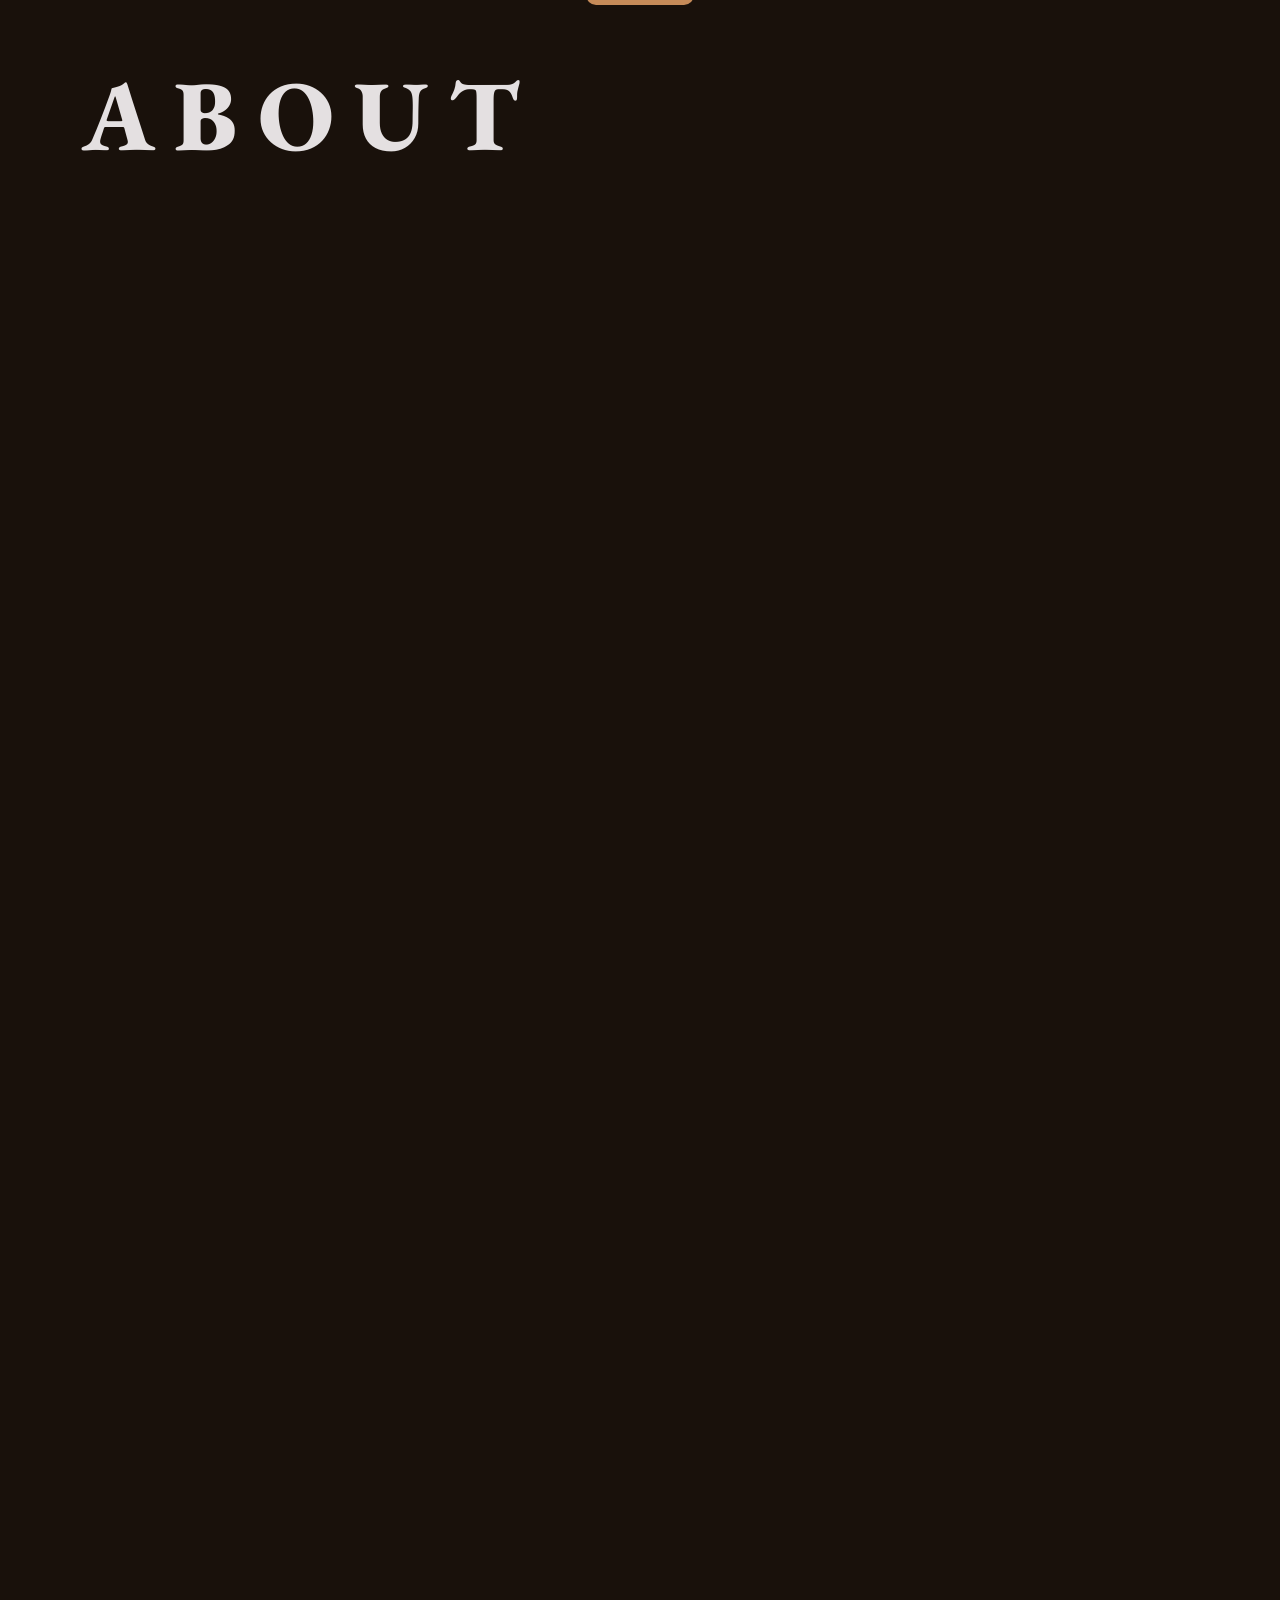
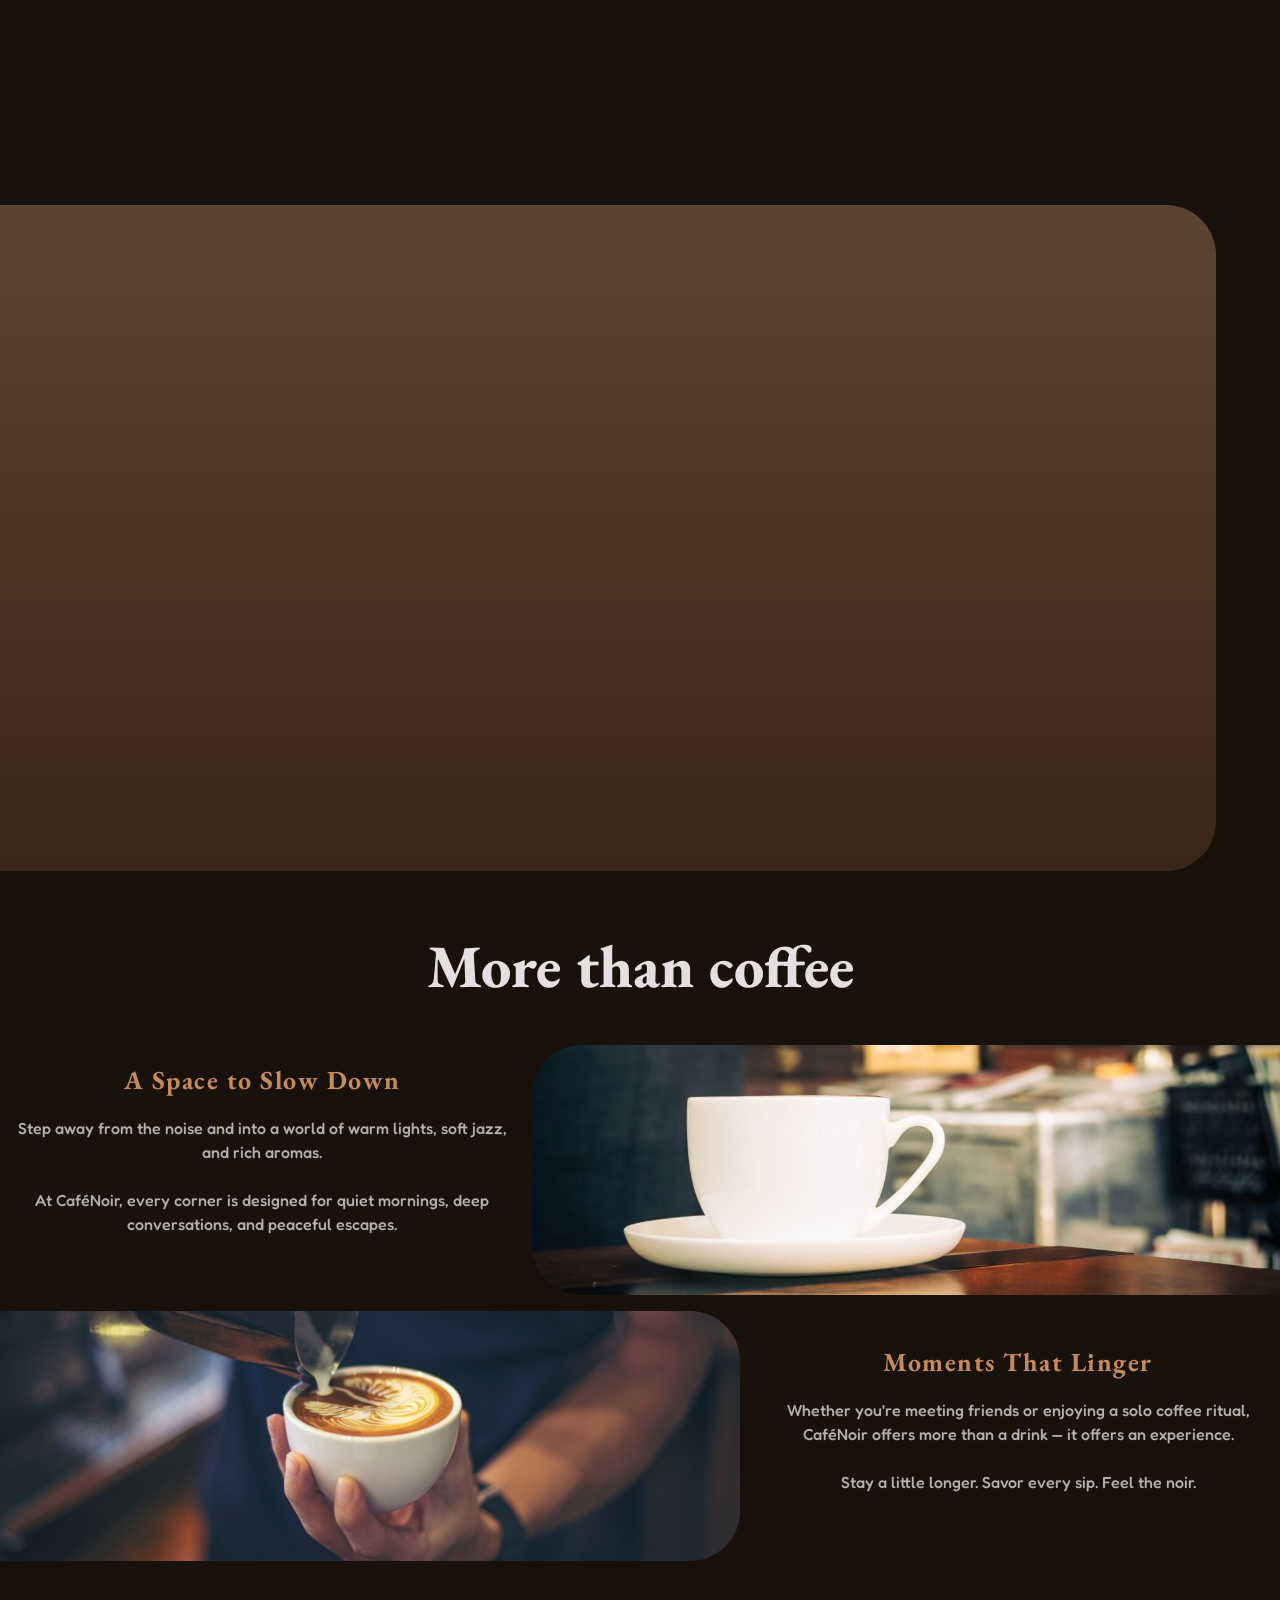
==== commit 1a1357a0: "experience section done" ====
--- a/index.html
+++ b/index.html
@@ -339,9 +339,9 @@
 
     <section id="map">
       <div class="map-container">
-      <div class="section-title map-title text-center">
+      <div class="section-title map-title-container text-center">
         <div class="split-line-map" data-aos="fade-left"></div>
-        <span data-aos="fade-right">Visit us</span></div>
+        <span data-aos="fade-right" class="map-title">Visit us</span></div>
         <div class="container-fluid px-0">
           <div class="row">
             <div class="col-12 col-md-6">
@@ -384,6 +384,33 @@
         
       </div>
     </section>
+    <section id="experience">
+      <div class="section-title map-title-container text-center">
+        <div class="split-line-map" data-aos="fade-left"></div>
+        <span data-aos="fade-right" class="map-title experience-title">More than coffee</span></div>
+        <div class="container-fluid p-0 m-0">
+        <div class="row g-3">
+          <div class="col-lg-5 col-sm-12">
+            <div class="experience-card px-3" data-aos="fade-right">
+              <div class="experience-card-title">A Space to Slow Down</div>
+              <div class="experience-card-desc pt-3 pb-3">Step away from the noise and into a world of warm lights, soft jazz, and rich aromas. <br><br>
+                At CaféNoir, every corner is designed for quiet mornings, deep conversations, and peaceful escapes.</div>
+            </div>
+          </div>
+          <div class="col-lg-7 col-sm-12 p-0 m-0">
+            <img data-aos="fade-left" class="experience-img" src="img/more-than-cafe-2.jpg" alt="">
+          </div>
+          <div data-aos="fade-right" class="col-lg-7 col-sm-12"><img class="experience-img-2" src="img/more-than-cafe-6.jpg" alt=""></div>
+          <div class="col-lg-5 col-sm-12 p-0 m-0">
+            <div data-aos="fade-left" class="experience-card px-3 pt-5">
+              <div class="experience-card-title">Moments That Linger</div>
+              <div class="experience-card-desc pt-3">Whether you're meeting friends or enjoying a solo coffee ritual, CaféNoir offers more than a drink — it offers an experience. <br> <br>
+                Stay a little longer. Savor every sip. Feel the noir.</div>
+            </div>
+          </div>
+        </div>
+        </div>
+    </section>
    <!-- jQuery (single import) -->
    <script src="https://code.jquery.com/jquery-3.7.1.min.js"></script>
  
--- a/css/style.css
+++ b/css/style.css
@@ -747,13 +747,17 @@
   margin-top: 90px;
   position: absolute;
 }
-.map-title {
+.map-title-container {
   width: 100%;
   display: flex;
   justify-content: center;
   align-items: center;
   flex-direction: column;
   padding-bottom: 50px;
+}
+.map-title {
+  font-weight: 900;
+  font-family: "EB Garamond", serif;
 }
 .map-container {
   width: 95%;
@@ -783,4 +787,44 @@
 }
 .tip-title {
   font-weight: 500;
+}
+#experience {
+  min-height: 90vh;
+  background-color:  var(--dark-color);
+  padding-bottom: 20px;
+}
+.experience-img {
+  width: 100%;
+  height: 250px;
+  object-fit: cover;
+  border-top-left-radius: 50px;
+  border-bottom-left-radius: 50px;
+}
+.experience-img-2 {
+  width: 100%;
+  height: 250px;
+  object-fit: cover;
+  border-top-right-radius: 50px;
+  border-bottom-right-radius: 50px;
+}
+#experience .col-lg-6 {
+  height: fit-content;
+}
+.experience-card-title {
+  color: var(--primary-color);
+  letter-spacing: 1.5px;
+  font-weight: 700;
+  font-size: 26px;
+  font-family: "EB Garamond", serif;
+  text-align: center;
+}
+.experience-card-desc {
+  color: var(--desc-color);
+  font-size: 16px;
+  text-align: center;
+}
+@media(max-width:770px) {
+  .experience-title {
+    font-size: 40px;
+  }
 }
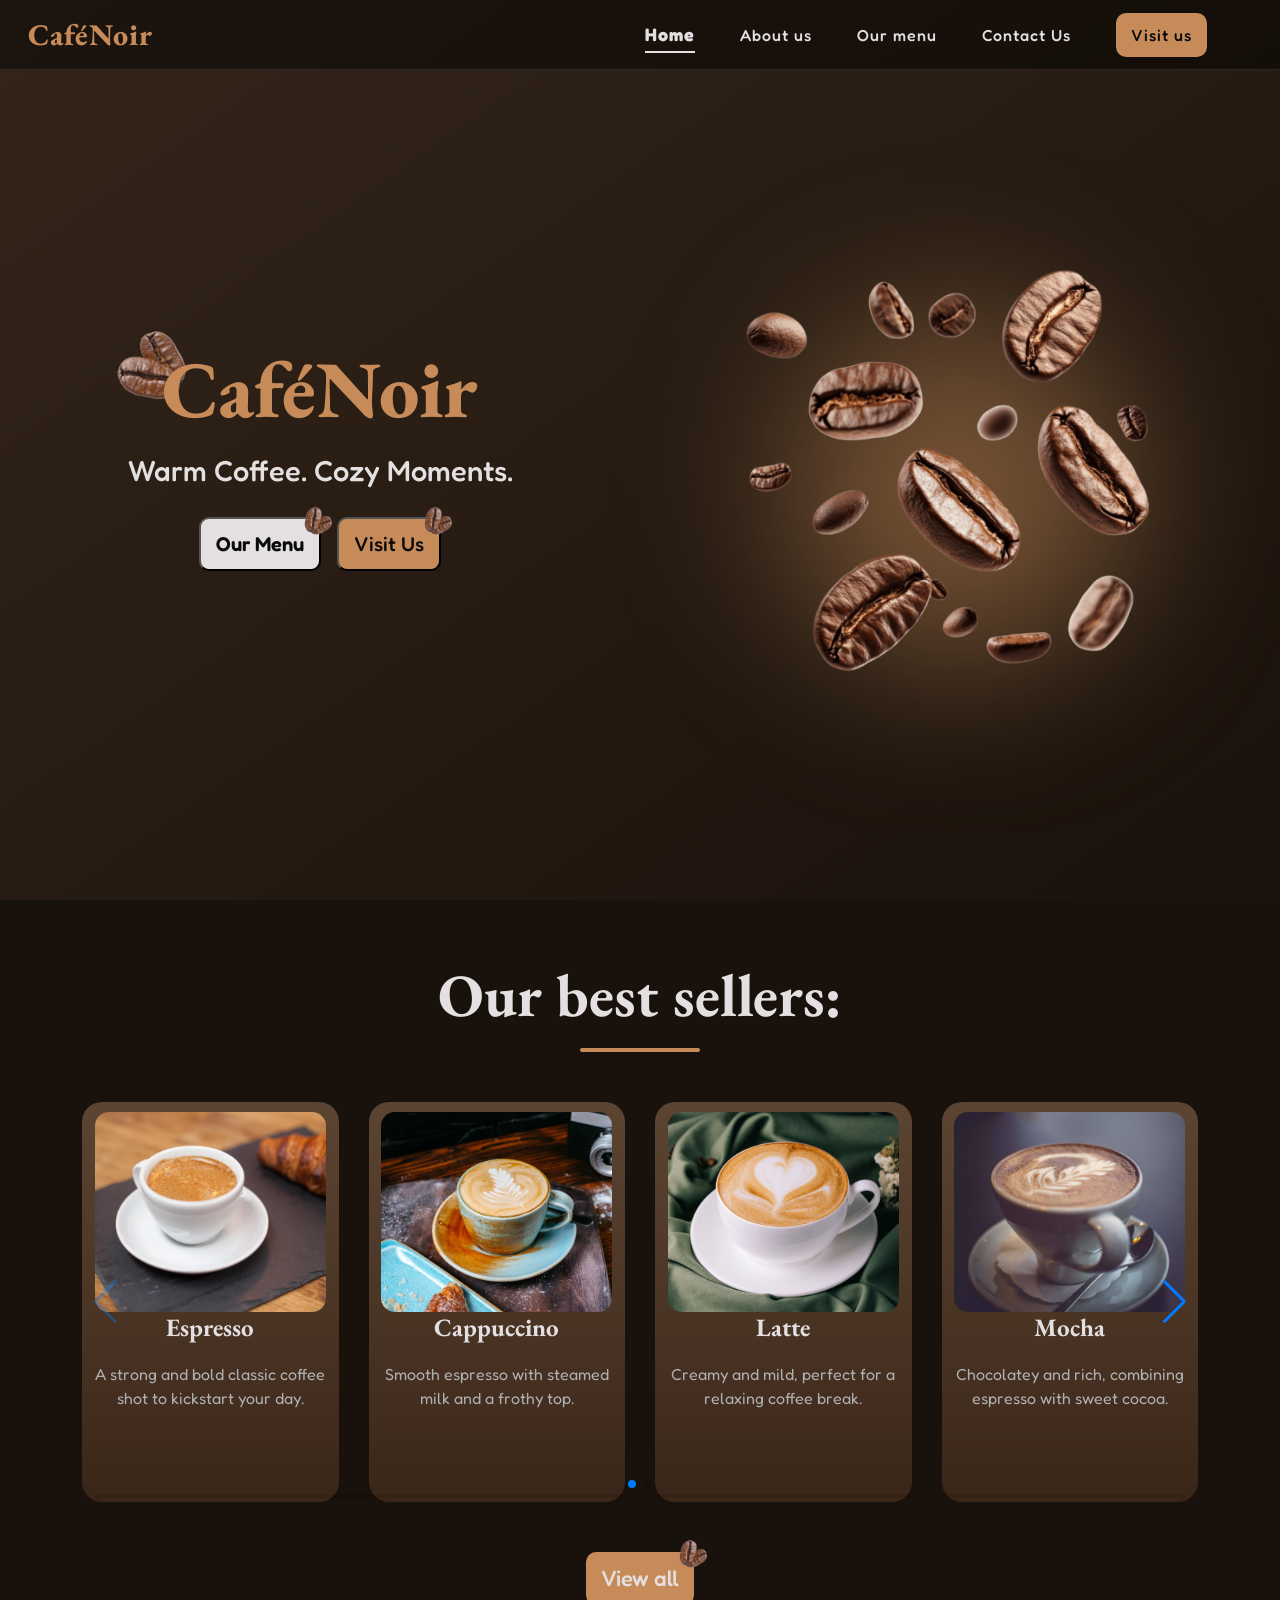
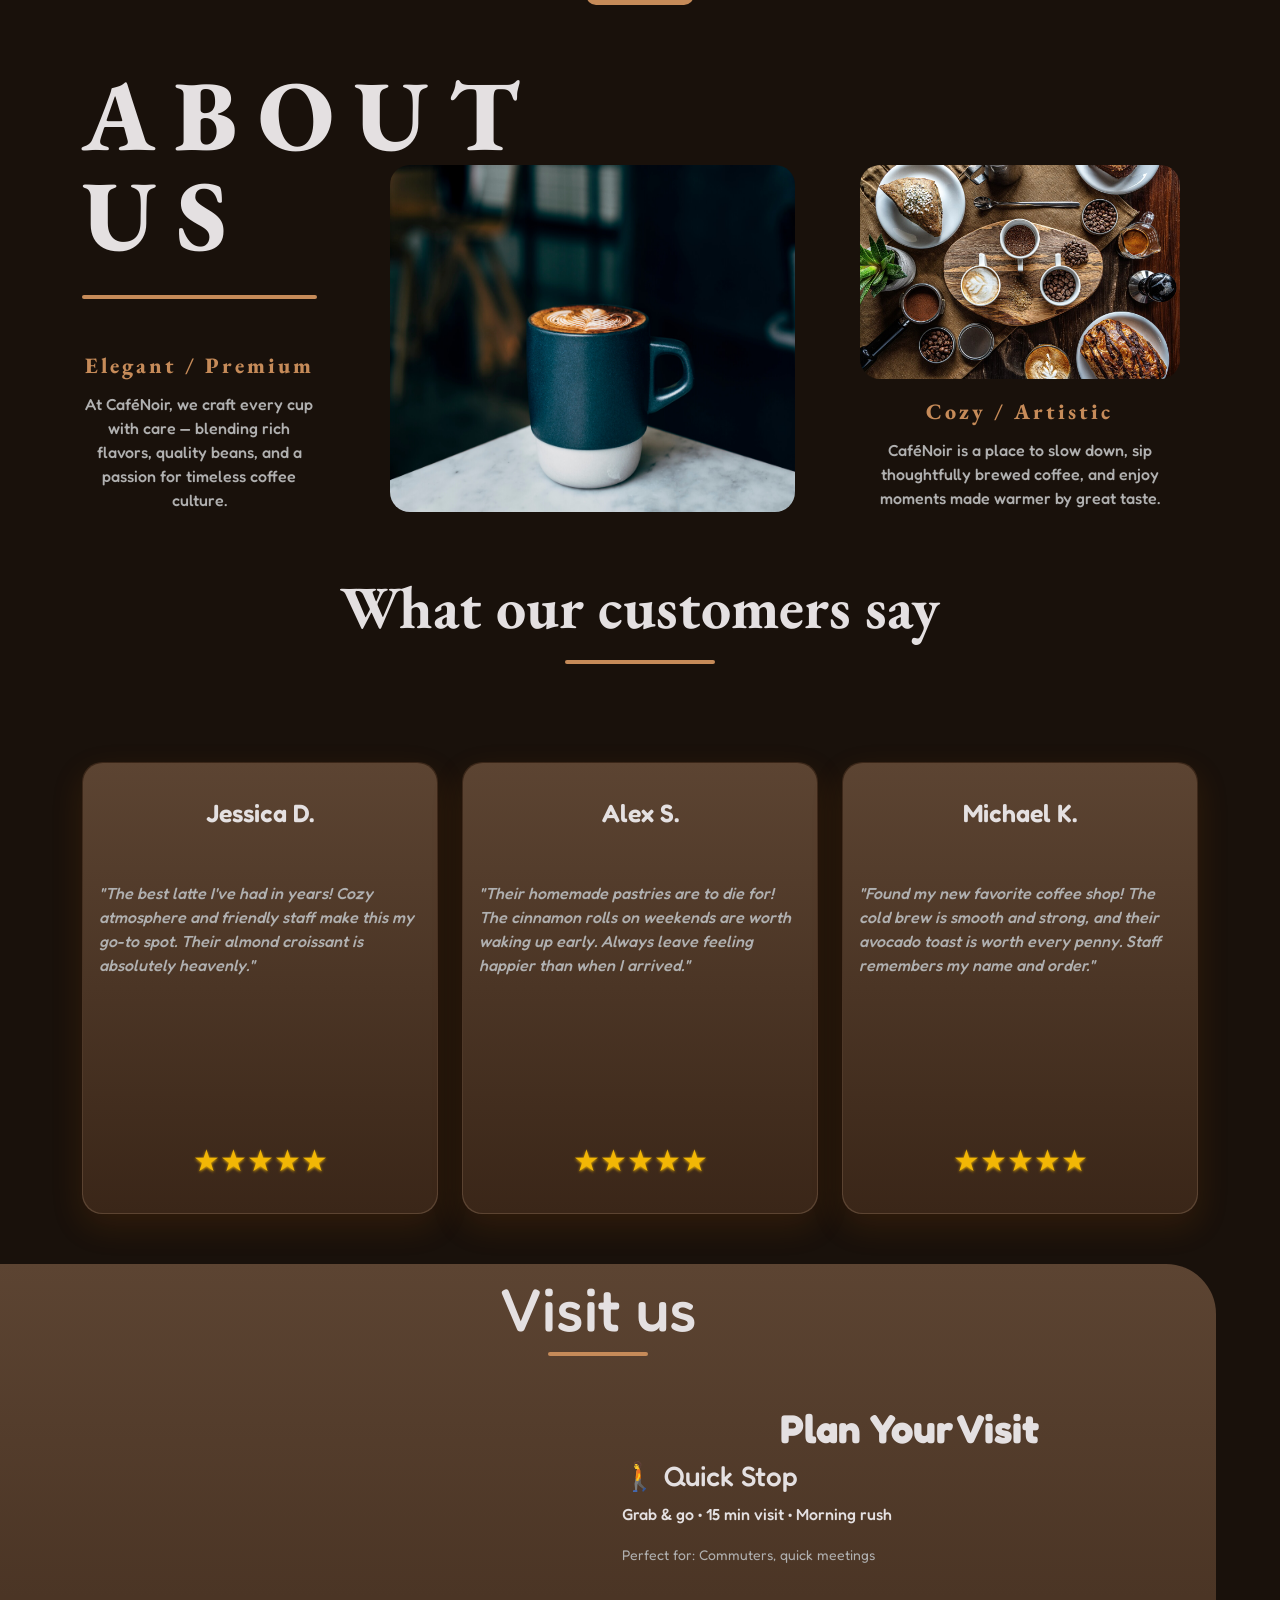
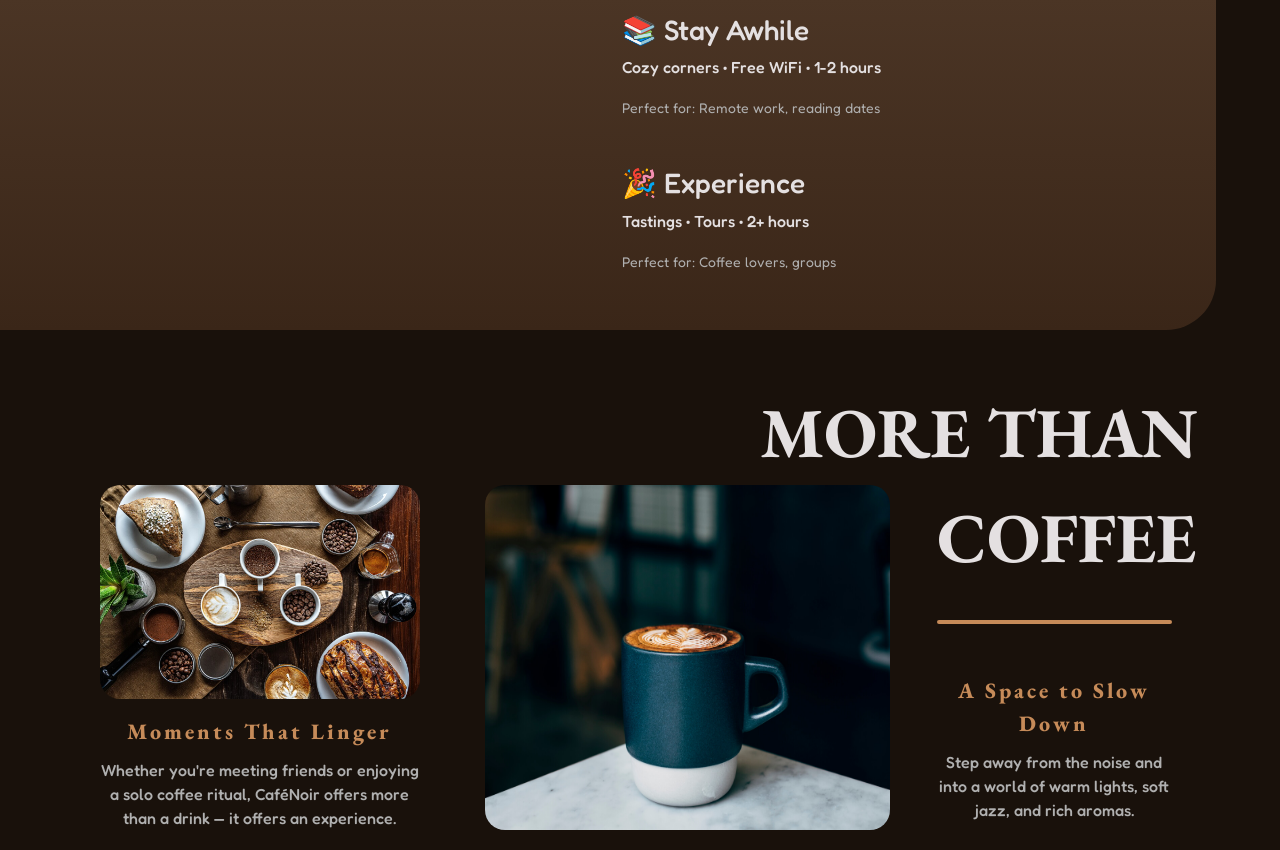
==== commit 9592ea70: "experience done + no animations" ====
--- a/index.html
+++ b/index.html
@@ -29,9 +29,7 @@
   <!-- Bootstrap -->
   <link href="https://cdn.jsdelivr.net/npm/bootstrap@5.0.2/dist/css/bootstrap.min.css" rel="stylesheet" integrity="sha384-EVSTQN3/azprG1Anm3QDgpJLIm9Nao0Yz1ztcQTwFspd3yD65VohhpuuCOmLASjC" crossorigin="anonymous" />
 
-  <!-- AOS.js -->
-  <link href="https://unpkg.com/aos@2.3.1/dist/aos.css" rel="stylesheet" />
-
+ 
   <!-- Swiper.js -->
   <link rel="stylesheet" href="https://cdn.jsdelivr.net/npm/swiper@11/swiper-bundle.min.css" />
   <script src="https://cdn.jsdelivr.net/npm/swiper@11/swiper-bundle.min.js"></script>
@@ -339,9 +337,9 @@
 
     <section id="map">
       <div class="map-container">
-      <div class="section-title map-title-container text-center">
+      <div class="section-title map-title text-center">
         <div class="split-line-map" data-aos="fade-left"></div>
-        <span data-aos="fade-right" class="map-title">Visit us</span></div>
+        <span data-aos="fade-right">Visit us</span></div>
         <div class="container-fluid px-0">
           <div class="row">
             <div class="col-12 col-md-6">
@@ -384,42 +382,44 @@
         
       </div>
     </section>
+
     <section id="experience">
-      <div class="section-title map-title-container text-center">
-        <div class="split-line-map" data-aos="fade-left"></div>
-        <span data-aos="fade-right" class="map-title experience-title">More than coffee</span></div>
-        <div class="container-fluid p-0 m-0">
-        <div class="row g-3">
-          <div class="col-lg-5 col-sm-12">
-            <div class="experience-card px-3" data-aos="fade-right">
-              <div class="experience-card-title">A Space to Slow Down</div>
-              <div class="experience-card-desc pt-3 pb-3">Step away from the noise and into a world of warm lights, soft jazz, and rich aromas. <br><br>
-                At CaféNoir, every corner is designed for quiet mornings, deep conversations, and peaceful escapes.</div>
-            </div>
-          </div>
-          <div class="col-lg-7 col-sm-12 p-0 m-0">
-            <img data-aos="fade-left" class="experience-img" src="img/more-than-cafe-2.jpg" alt="">
-          </div>
-          <div data-aos="fade-right" class="col-lg-7 col-sm-12"><img class="experience-img-2" src="img/more-than-cafe-6.jpg" alt=""></div>
-          <div class="col-lg-5 col-sm-12 p-0 m-0">
-            <div data-aos="fade-left" class="experience-card px-3 pt-5">
-              <div class="experience-card-title">Moments That Linger</div>
-              <div class="experience-card-desc pt-3">Whether you're meeting friends or enjoying a solo coffee ritual, CaféNoir offers more than a drink — it offers an experience. <br> <br>
-                Stay a little longer. Savor every sip. Feel the noir.</div>
-            </div>
-          </div>
-        </div>
-        </div>
+      <div class="container">
+        <div class="row">
+          <div class="col-12">
+            <div class="section-title experience-title text-end d-none d-md-block">MORE THAN</div>
+            <div class="section-title experience-title-sm d-md-none d-block">MORE THAN COFFEE
+              <div class="split-line-us"></div>
+            </div>
+          </div>
+          <div class="col-12 col-md-4 d-flex flex-column align-items-center">
+            <img class="about-img" src="img/about-img.jpg" alt="" data-aos="fade-left">
+            <div class="about-subtitle-container">
+              <div class="about-subtitle-2 pt-3" data-aos="fade-left" data-aos-delay="100">Moments That Linger</div>
+              <div class="about-subtitle-desc" data-aos="fade-left" data-aos-delay="200">Whether you're meeting friends or enjoying a solo coffee ritual, CaféNoir offers more than a drink — it offers an experience.</div>
+            </div>
+          </div>
+          <div class="col-md-5 col-12 d-flex justify-content-center">
+            <img class="about-img" src="img/about-img-2.jpg" data-aos="fade-up" alt="" srcset="">
+          </div>
+          <div class="col-md-3 col-12 order-1 order-md-1">
+          <div class="experience-title section-title d-none d-md-block" data-aos="fade-right" data-aos-delay="100">
+            COFFEE</div>
+  
+          <div class="about-subtitle-container">
+            <div class="split-line-us d-md-block d-none" data-aos="fade-up"></div>
+            <div class="about-subtitle" data-aos="fade-right" data-aos-delay="200">A Space to Slow Down</div>
+            <div class="about-subtitle-desc" data-aos="fade-right" data-aos-delay="300">Step away from the noise and into a world of warm lights, soft jazz, and rich aromas.</div>
+          </div>
+        </div>
+        </div>
+      </div>
     </section>
    <!-- jQuery (single import) -->
    <script src="https://code.jquery.com/jquery-3.7.1.min.js"></script>
  
    <!-- AOS -->
-   <script src="https://unpkg.com/aos@2.3.1/dist/aos.js"></script>
-   <script>
-     AOS.init();
-     
-   </script>
+  
  
    <!-- Custom JS -->
    <script src="js/script.js"></script>
--- a/css/style.css
+++ b/css/style.css
@@ -33,6 +33,7 @@
 }
 section, header, footer, main {
   background-color: var(--background-color);
+  overflow-x: hidden;
 }
 html a {
   text-decoration: none;
@@ -342,8 +343,17 @@
   font-size: 80px;
   font-weight: 900;
   font-family: "EB Garamond", serif;
-}
-
+  position: relative;
+  z-index: 10;
+}
+.banner-bean {
+  position: absolute;
+  width: 150px;
+  z-index: -1;
+  transform: rotate(-45deg);
+  left: -65px;
+  top: -20px;
+}
 .banner-headline {
   font-size: 29px;
   color: var(--text-color);
@@ -429,6 +439,7 @@
   font-weight: 600;
   font-size: 20px;
   transition: background-color 0.3s ease;
+  position: relative;
 }
 .cta-button-2 {
   background-color: var(--primary-color);
@@ -447,14 +458,7 @@
 .cta-button:hover {
   background-color: white;
 }
-.banner-bean {
-  position: absolute;
-  width: 150px;
-  z-index: -5;
-  transform: rotate(-45deg);
-  left: -65px;
-  top: -20px;
-}
+
 .coffee-cta-bean, .coffee-cta-bean-1 {
   position: absolute;
   width:60px;
@@ -579,7 +583,7 @@
 
 #about {
   background-color: var(--dark-color);
-  height: 100vh;
+  padding-bottom: 50px;
   width: 100%;
   padding-top: 60px;
   overflow-x: hidden;
@@ -673,7 +677,6 @@
 }
 
 #reviews {
-  min-height: 100vh;
   background-color: var(--dark-color);
   padding-bottom: 50px;
 }
@@ -747,17 +750,13 @@
   margin-top: 90px;
   position: absolute;
 }
-.map-title-container {
+.map-title {
   width: 100%;
   display: flex;
   justify-content: center;
   align-items: center;
   flex-direction: column;
   padding-bottom: 50px;
-}
-.map-title {
-  font-weight: 900;
-  font-family: "EB Garamond", serif;
 }
 .map-container {
   width: 95%;
@@ -788,43 +787,19 @@
 .tip-title {
   font-weight: 500;
 }
+@media(max-width:780px) {
+  .best-sellers-title {
+    font-size: 40px;
+  }
+}
+.experience-title {
+  font-size: 70px;
+}
+.experience-title-sm {
+  font-size: 40px;
+  text-align: center;
+}
 #experience {
-  min-height: 90vh;
-  background-color:  var(--dark-color);
+  background-color: var(--dark-color);
   padding-bottom: 20px;
-}
-.experience-img {
-  width: 100%;
-  height: 250px;
-  object-fit: cover;
-  border-top-left-radius: 50px;
-  border-bottom-left-radius: 50px;
-}
-.experience-img-2 {
-  width: 100%;
-  height: 250px;
-  object-fit: cover;
-  border-top-right-radius: 50px;
-  border-bottom-right-radius: 50px;
-}
-#experience .col-lg-6 {
-  height: fit-content;
-}
-.experience-card-title {
-  color: var(--primary-color);
-  letter-spacing: 1.5px;
-  font-weight: 700;
-  font-size: 26px;
-  font-family: "EB Garamond", serif;
-  text-align: center;
-}
-.experience-card-desc {
-  color: var(--desc-color);
-  font-size: 16px;
-  text-align: center;
-}
-@media(max-width:770px) {
-  .experience-title {
-    font-size: 40px;
-  }
 }
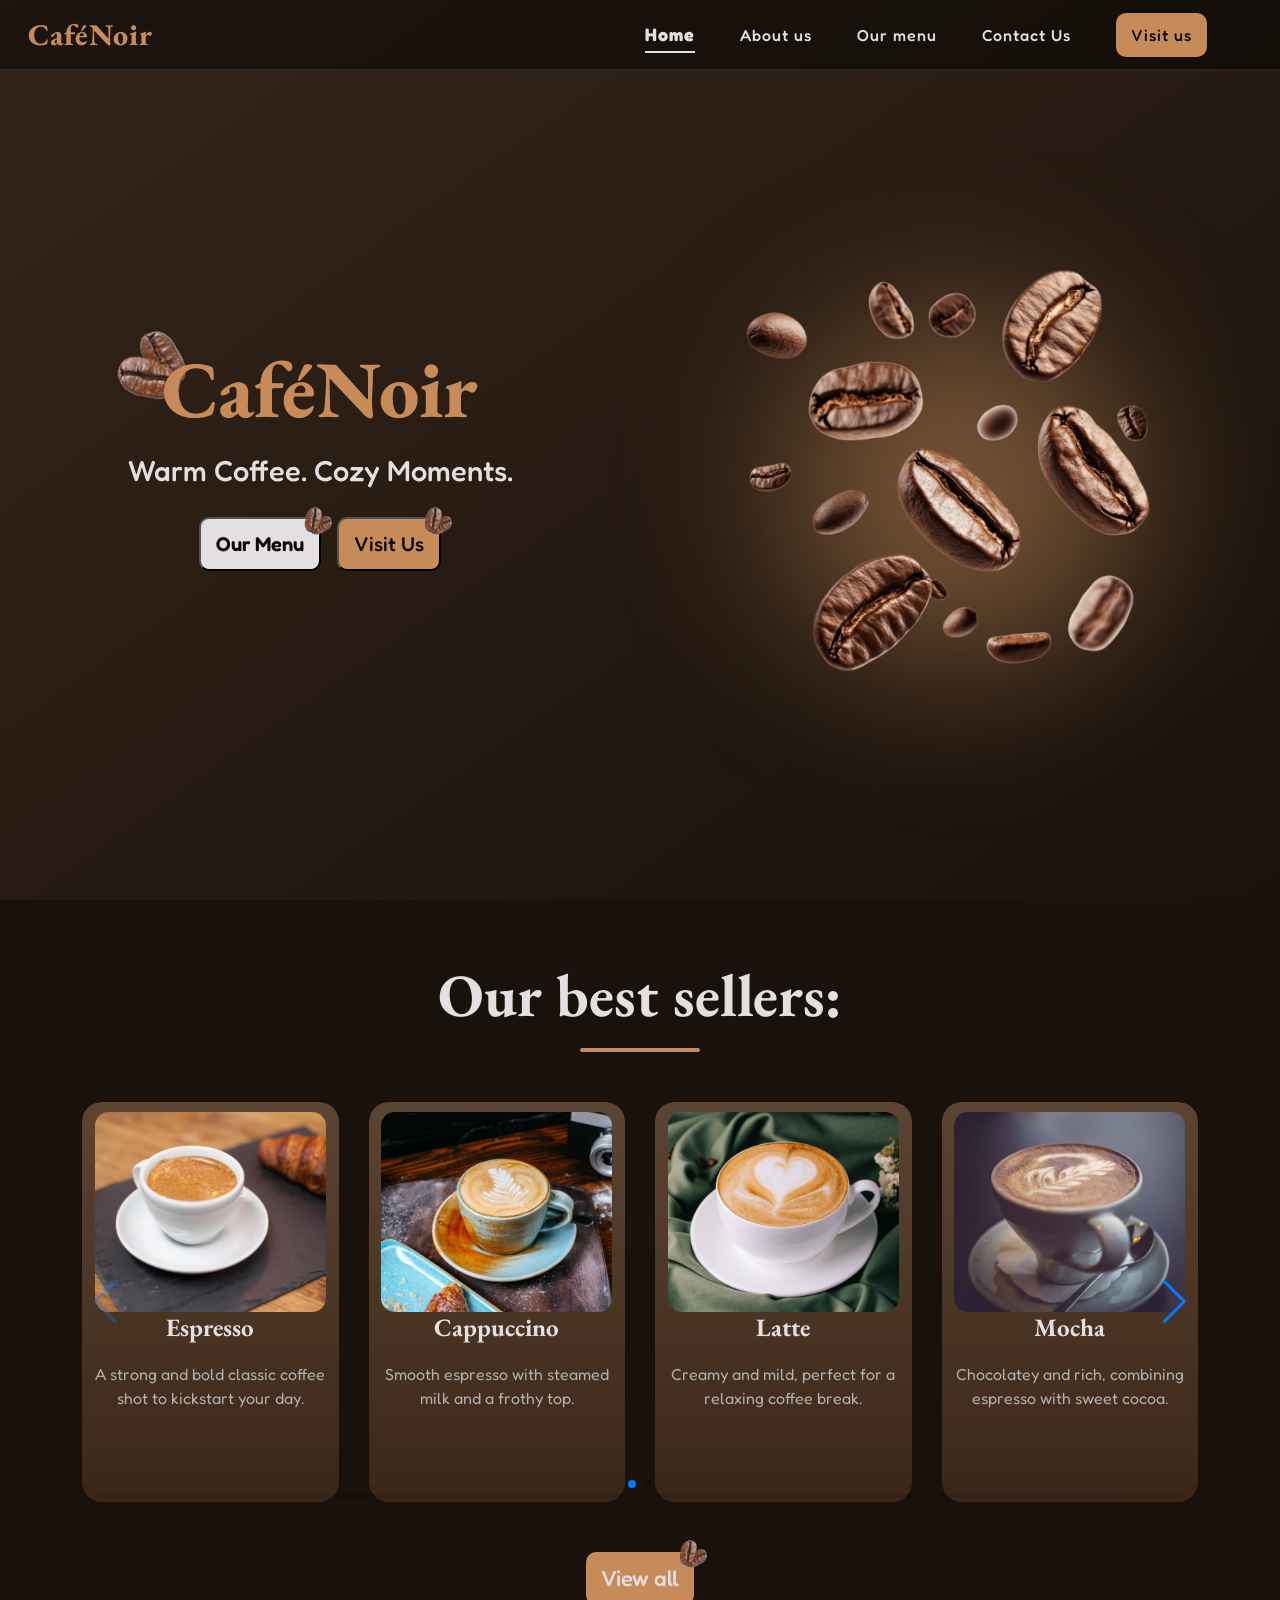
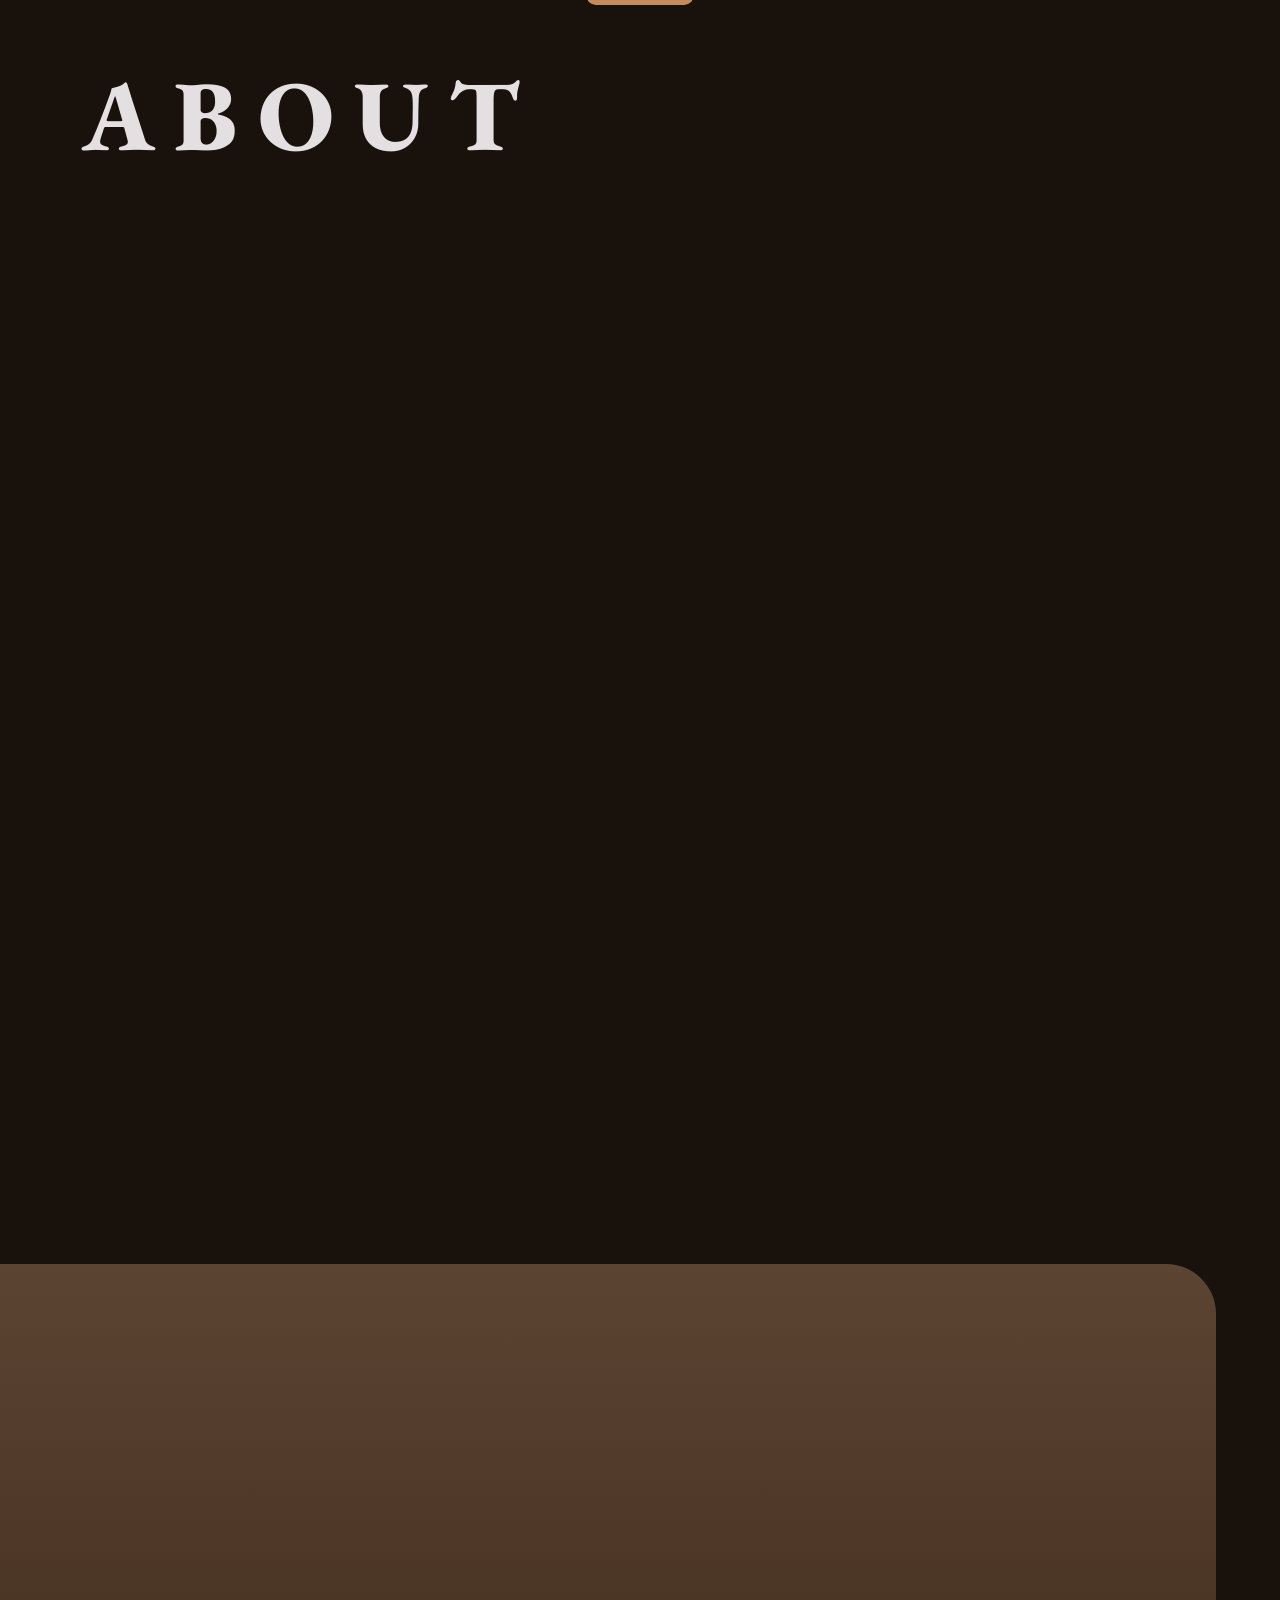
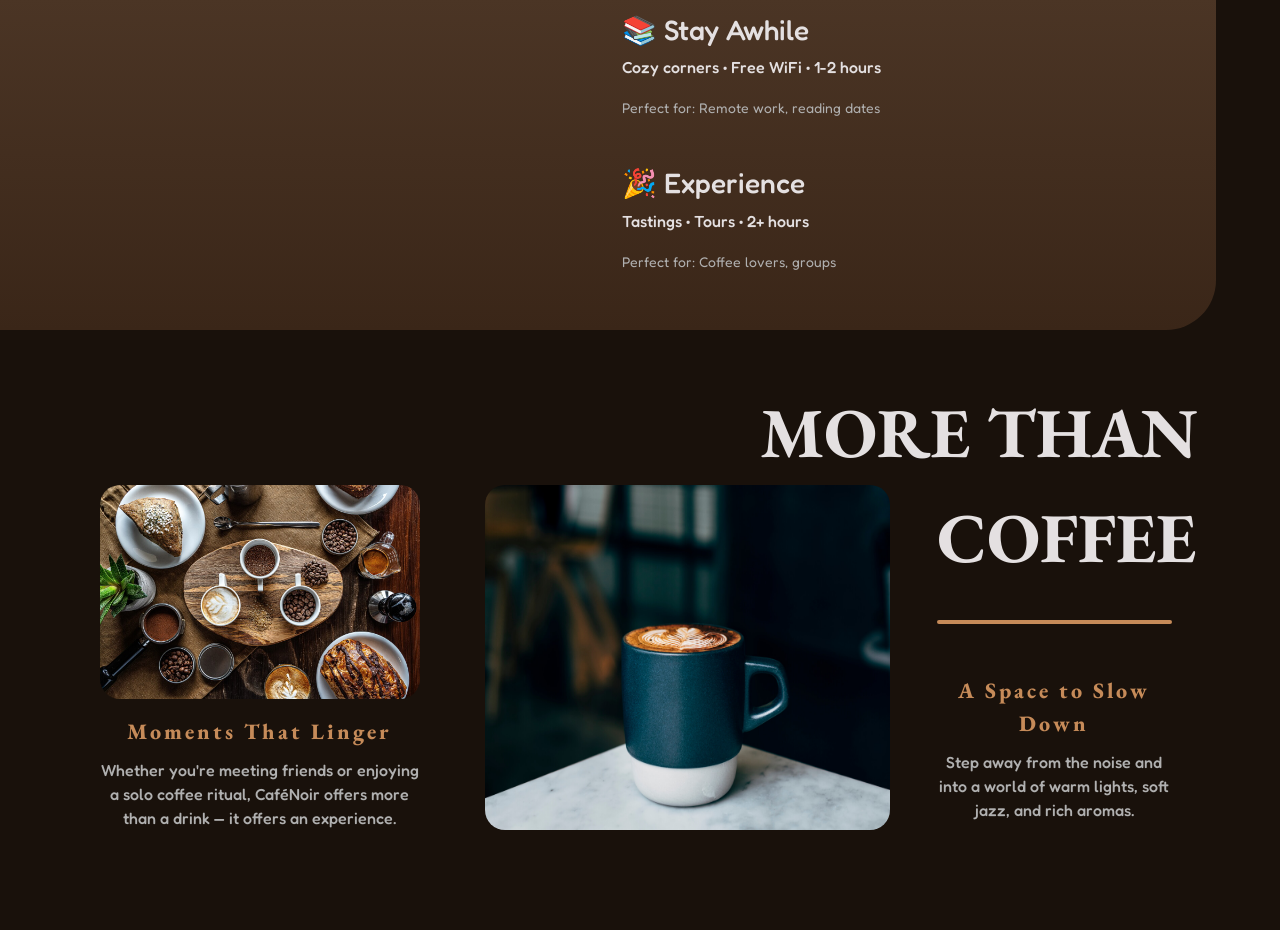
==== commit c6916582: "experience + animations" ====
--- a/index.html
+++ b/index.html
@@ -29,7 +29,8 @@
   <!-- Bootstrap -->
   <link href="https://cdn.jsdelivr.net/npm/bootstrap@5.0.2/dist/css/bootstrap.min.css" rel="stylesheet" integrity="sha384-EVSTQN3/azprG1Anm3QDgpJLIm9Nao0Yz1ztcQTwFspd3yD65VohhpuuCOmLASjC" crossorigin="anonymous" />
 
- 
+  <!-- AOS.js -->
+  <link href="https://unpkg.com/aos@2.3.1/dist/aos.css" rel="stylesheet" />
   <!-- Swiper.js -->
   <link rel="stylesheet" href="https://cdn.jsdelivr.net/npm/swiper@11/swiper-bundle.min.css" />
   <script src="https://cdn.jsdelivr.net/npm/swiper@11/swiper-bundle.min.js"></script>
@@ -387,29 +388,29 @@
       <div class="container">
         <div class="row">
           <div class="col-12">
-            <div class="section-title experience-title text-end d-none d-md-block">MORE THAN</div>
-            <div class="section-title experience-title-sm d-md-none d-block">MORE THAN COFFEE
+            <div data-aos="fade-left" class="section-title experience-title text-end d-none d-md-block">MORE THAN</div>
+            <div data-aos="fade-up" class="section-title experience-title-sm d-md-none d-block">MORE THAN COFFEE
               <div class="split-line-us"></div>
             </div>
           </div>
           <div class="col-12 col-md-4 d-flex flex-column align-items-center">
-            <img class="about-img" src="img/about-img.jpg" alt="" data-aos="fade-left">
+            <img data-aos="fade-right" class="about-img" src="img/about-img.jpg" alt="" >
             <div class="about-subtitle-container">
-              <div class="about-subtitle-2 pt-3" data-aos="fade-left" data-aos-delay="100">Moments That Linger</div>
-              <div class="about-subtitle-desc" data-aos="fade-left" data-aos-delay="200">Whether you're meeting friends or enjoying a solo coffee ritual, CaféNoir offers more than a drink — it offers an experience.</div>
+              <div class="about-subtitle-2 pt-3" data-aos="fade-right" data-aos-delay="100">Moments That Linger</div>
+              <div class="about-subtitle-desc" data-aos="fade-right" data-aos-delay="200">Whether you're meeting friends or enjoying a solo coffee ritual, CaféNoir offers more than a drink — it offers an experience.</div>
             </div>
           </div>
           <div class="col-md-5 col-12 d-flex justify-content-center">
-            <img class="about-img" src="img/about-img-2.jpg" data-aos="fade-up" alt="" srcset="">
+            <img data-aos="fade-up" class="about-img" src="img/about-img-2.jpg"  alt="" srcset="">
           </div>
           <div class="col-md-3 col-12 order-1 order-md-1">
-          <div class="experience-title section-title d-none d-md-block" data-aos="fade-right" data-aos-delay="100">
+          <div class="experience-title section-title d-none d-md-block" data-aos="fade-left" data-aos-delay="100">
             COFFEE</div>
   
           <div class="about-subtitle-container">
-            <div class="split-line-us d-md-block d-none" data-aos="fade-up"></div>
-            <div class="about-subtitle" data-aos="fade-right" data-aos-delay="200">A Space to Slow Down</div>
-            <div class="about-subtitle-desc" data-aos="fade-right" data-aos-delay="300">Step away from the noise and into a world of warm lights, soft jazz, and rich aromas.</div>
+            <div class="split-line-us d-md-block d-none" data-aos="fade-left" data-aos-delay="200"></div>
+            <div class="about-subtitle" data-aos="fade-left" data-aos-delay="300">A Space to Slow Down</div>
+            <div class="about-subtitle-desc" data-aos="fade-left" data-aos-delay="400">Step away from the noise and into a world of warm lights, soft jazz, and rich aromas.</div>
           </div>
         </div>
         </div>
@@ -419,7 +420,11 @@
    <script src="https://code.jquery.com/jquery-3.7.1.min.js"></script>
  
    <!-- AOS -->
-  
+   <script src="https://unpkg.com/aos@2.3.1/dist/aos.js"></script>
+   <script>
+     AOS.init();
+     
+   </script>
  
    <!-- Custom JS -->
    <script src="js/script.js"></script>
--- a/css/style.css
+++ b/css/style.css
@@ -33,7 +33,7 @@
 }
 section, header, footer, main {
   background-color: var(--background-color);
-  overflow-x: hidden;
+  overflow: hidden;
 }
 html a {
   text-decoration: none;
@@ -801,5 +801,5 @@
 }
 #experience {
   background-color: var(--dark-color);
-  padding-bottom: 20px;
+  padding-bottom: 100px;
 }
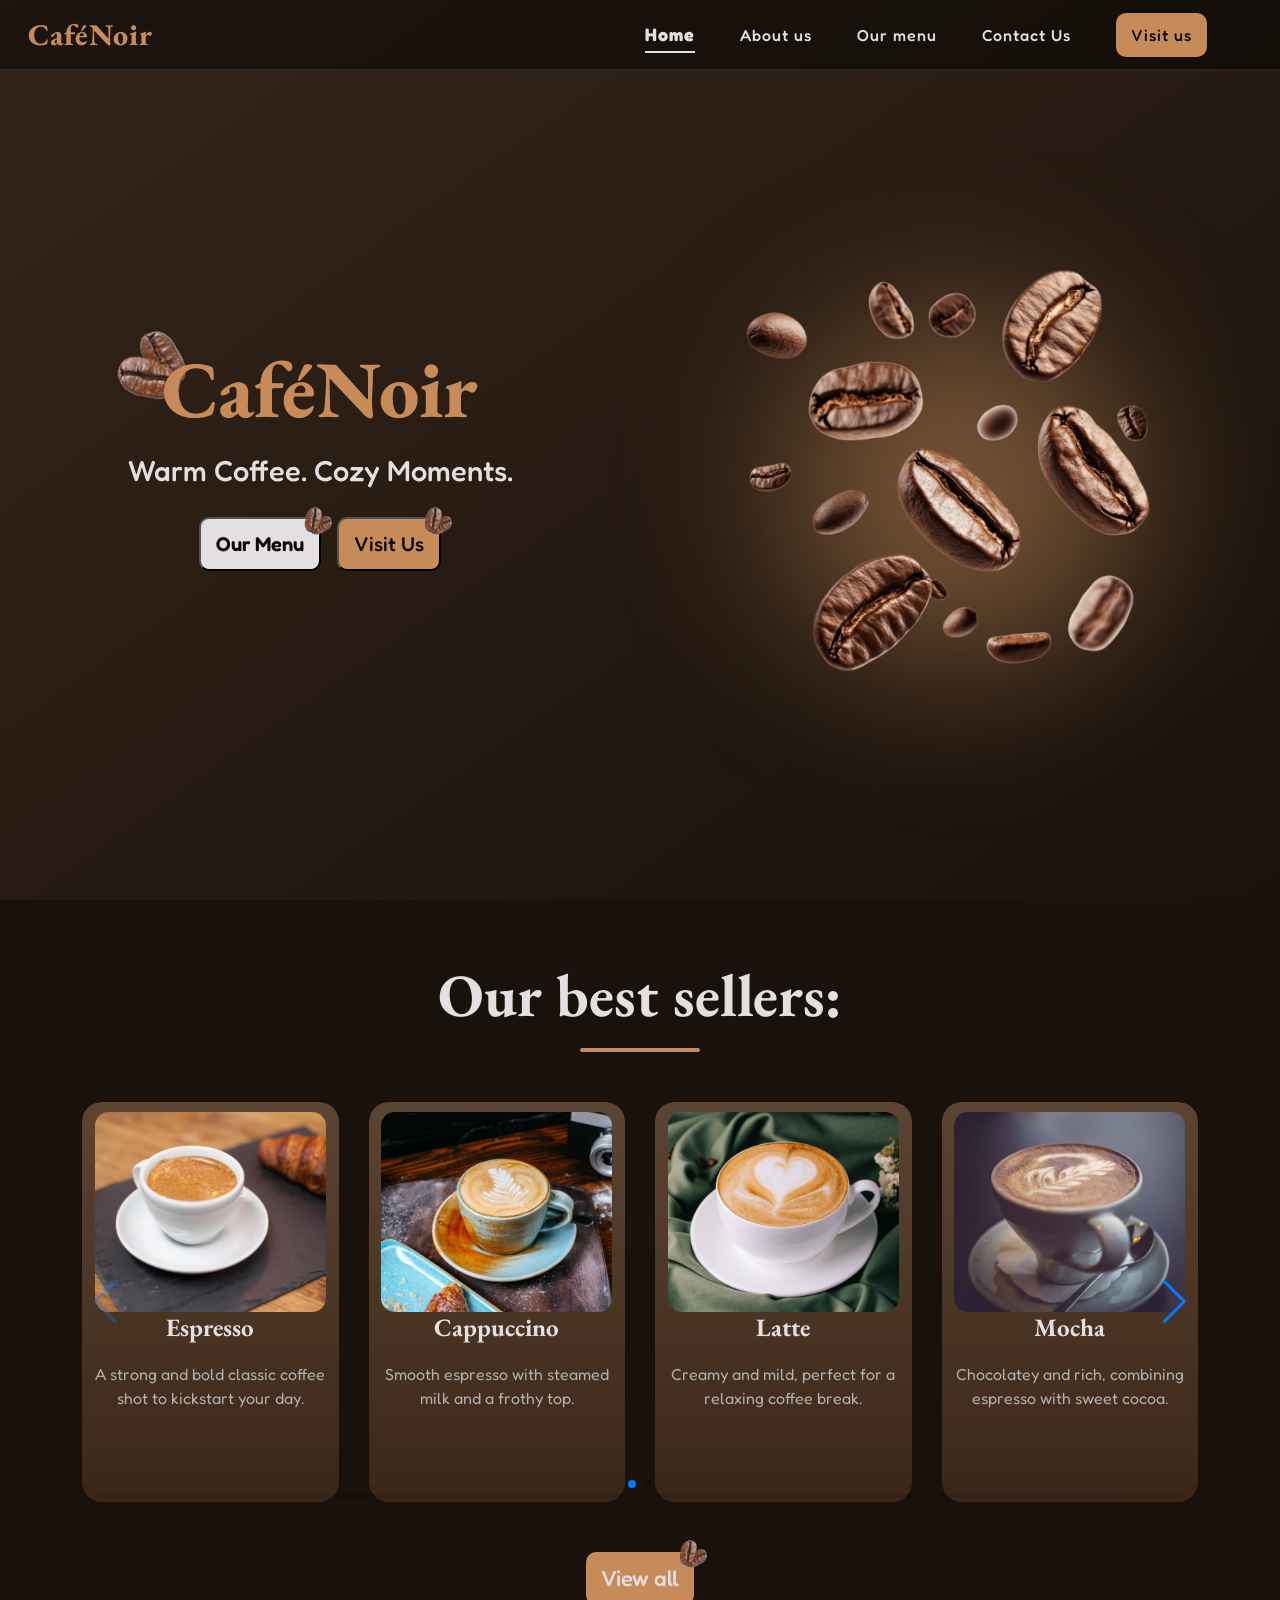
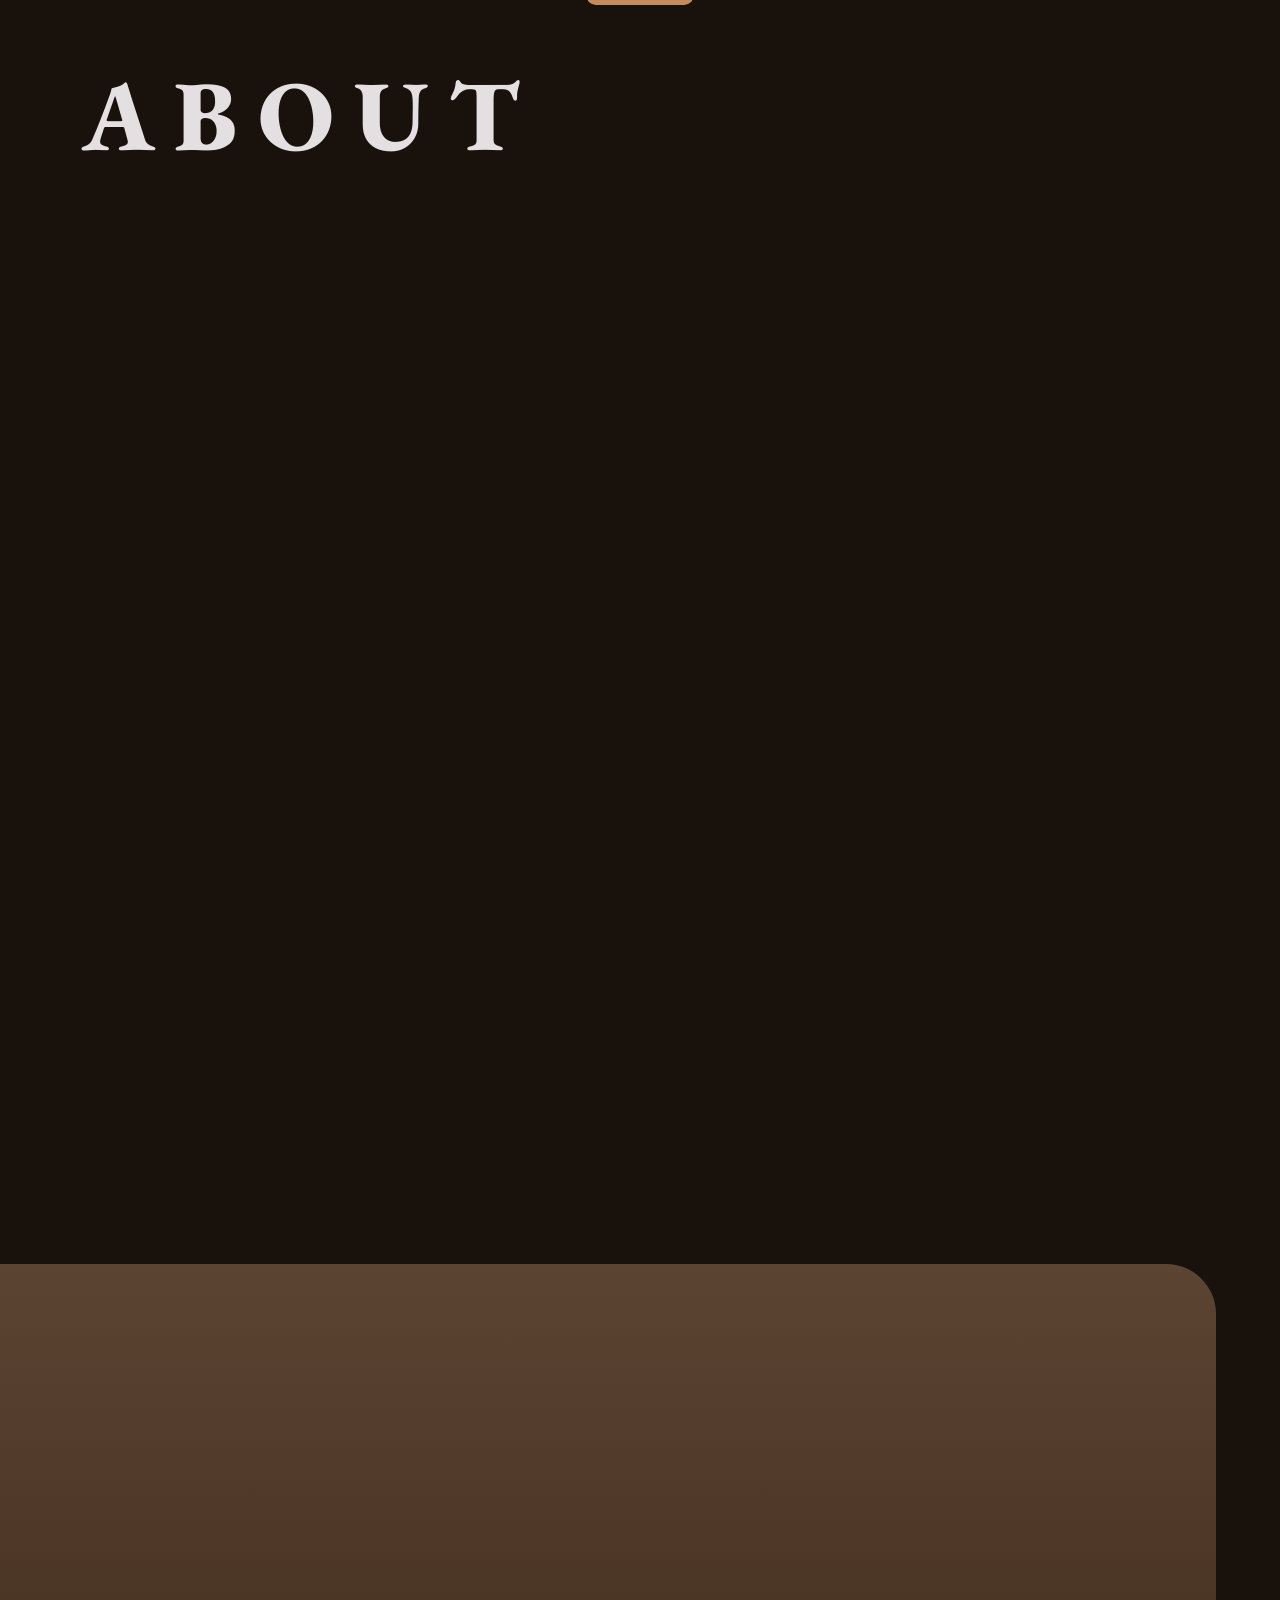
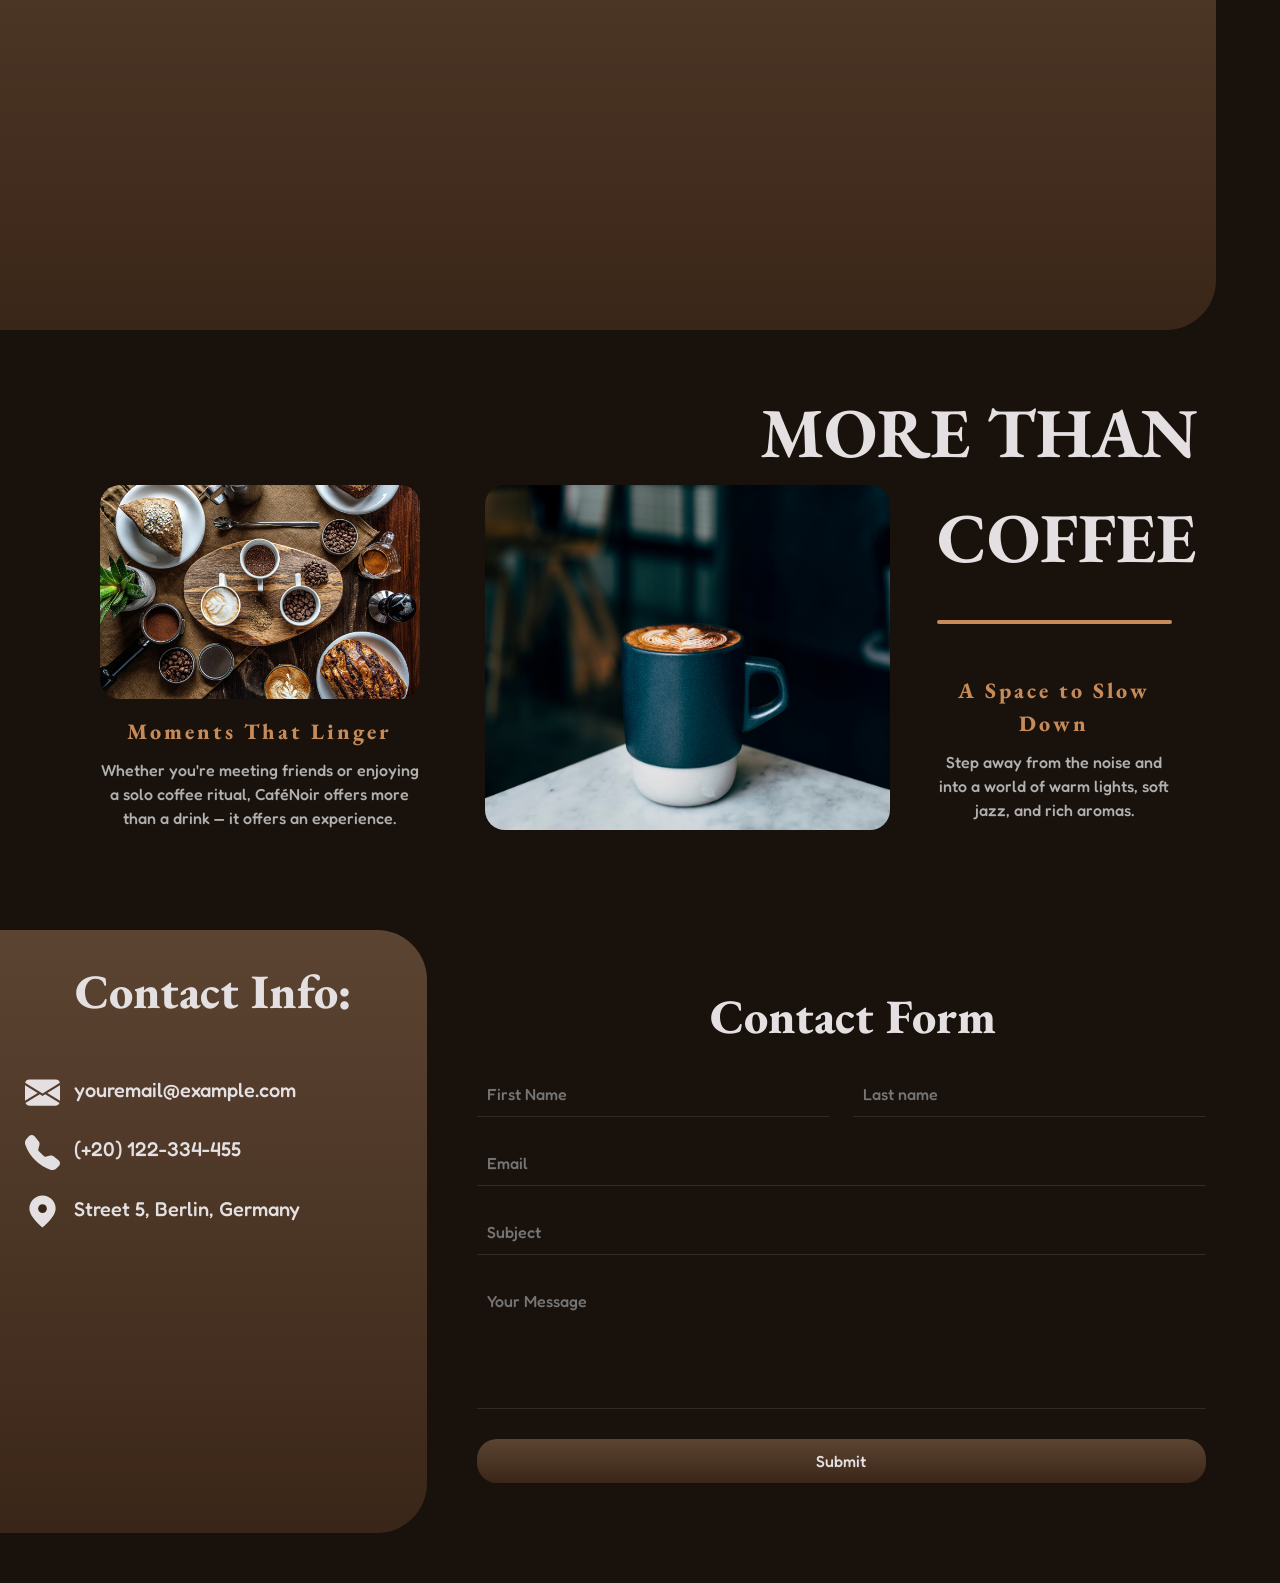
==== commit b6aac790: "contact form added" ====
--- a/index.html
+++ b/index.html
@@ -416,6 +416,80 @@
         </div>
       </div>
     </section>
+    <section id="contacts">
+      <div class="container-fluid p-0 m-0">
+        <div class="row g-0">
+          <div class="col-lg-4 col-md-12">
+            <div class="contact-info-section">
+              <div class="title contact-info-title  pb-5 text-center">Contact Info:</div>
+              <div class="contact-info">
+                <div class="info-email">
+                  <svg xmlns="http://www.w3.org/2000/svg" width="16" height="16" fill="currentColor" class="bi bi-envelope-fill info-svg" viewBox="0 0 16 16">
+                    <path d="M.05 3.555A2 2 0 0 1 2 2h12a2 2 0 0 1 1.95 1.555L8 8.414zM0 4.697v7.104l5.803-3.558zM6.761 8.83l-6.57 4.027A2 2 0 0 0 2 14h12a2 2 0 0 0 1.808-1.144l-6.57-4.027L8 9.586zm3.436-.586L16 11.801V4.697z"/>
+                  </svg>
+                  <span class="email-text info-text">youremail@example.com</span>
+                </div>
+                <div class="phone-email pt-4">
+                  <svg xmlns="http://www.w3.org/2000/svg" width="16" height="16" fill="currentColor" class="bi bi-telephone-fill info-svg" viewBox="0 0 16 16">
+                    <path fill-rule="evenodd" d="M1.885.511a1.745 1.745 0 0 1 2.61.163L6.29 2.98c.329.423.445.974.315 1.494l-.547 2.19a.68.68 0 0 0 .178.643l2.457 2.457a.68.68 0 0 0 .644.178l2.189-.547a1.75 1.75 0 0 1 1.494.315l2.306 1.794c.829.645.905 1.87.163 2.611l-1.034 1.034c-.74.74-1.846 1.065-2.877.702a18.6 18.6 0 0 1-7.01-4.42 18.6 18.6 0 0 1-4.42-7.009c-.362-1.03-.037-2.137.703-2.877z"/>
+                  </svg>
+                  <span class="phone-text info-text">(+20) 122-334-455</span>
+                </div>
+                <div class="address-email pt-4">
+                  <svg xmlns="http://www.w3.org/2000/svg" class="info-svg" width="20" height="20" stroke-linejoin="round" viewBox="0 0 24 24">
+                    <path d="M21 10c0 6-9 13-9 13s-9-7-9-13a9 9 0 1 1 18 0z"/>
+                    <circle cx="12" cy="10" r="3" fill="var(--secondary-color)"/>
+                  </svg>
+                  <span class="address-text info-text">Street 5, Berlin, Germany</span>
+                </div>
+              </div>
+            </div>
+          </div>
+          <div class="col-lg-8 col-md-12">
+            <div class="contact-form-section flex-fill">
+              <div class="title form-title text-center ">Contact Form</div>
+              
+              <!-- Success Message -->
+              <div class="success-message" id="successMessage"></div>
+              
+              <form action="php/contact-handler.php" class="contact-form" id="contactForm">
+                <div class="row">
+                  <div class="col-lg-6 col-md-12">
+                    <input type="text" name="firstName" class="first-name-input" placeholder="First Name" required>
+                    <div class="error-message"></div>
+                  </div>
+                  <div class="col-lg-6 col-md-12">
+                    <input type="text" name="lastName" class="last-name-input" placeholder="Last name" required>
+                    <div class="error-message"></div>
+                  </div>
+                  <div class="col-12">
+                    <input type="email" name="email" class="email-input" placeholder="Email" required>
+                    <div class="error-message"></div>
+                  </div>
+                  <div class="col-12">
+                    <input type="text" name="subject" class="subject-input" placeholder="Subject" required>
+                    <div class="error-message"></div>
+                  </div>
+                  <div class="col-12">
+                    <textarea name="message" placeholder="Your Message" required></textarea>
+                    <div class="error-message"></div>
+                  </div>
+                  
+                  <!-- Honeypot field (hidden from users, catches bots) -->
+                  <input type="text" name="website" style="position:absolute;left:-9999px;width:1px;height:1px;" tabindex="-1" autocomplete="off">
+                  
+                  <div class="col-12">
+                    <button type="submit" class="form-submit">
+                      <span class="submit-btn-text">Submit</span>
+                    </button>
+                  </div>
+                </div>
+              </form>
+            </div>
+          </div>
+        </div>
+      </div>
+    </section>
    <!-- jQuery (single import) -->
    <script src="https://code.jquery.com/jquery-3.7.1.min.js"></script>
  
--- a/css/style.css
+++ b/css/style.css
@@ -772,6 +772,10 @@
   border-top-right-radius: 50px;
   border-bottom-right-radius: 50px;
 }
+.map-title span {
+  font-family: "EB Garamond", serif;
+  font-weight: 900;
+}
 .visit-guide {
   color: var(--text-color);
 }
@@ -802,4 +806,111 @@
 #experience {
   background-color: var(--dark-color);
   padding-bottom: 100px;
-}+}
+
+/* Contacts */
+
+#contacts {
+  padding-bottom: 50px;
+  background-color: var(--dark-color);
+  height: fit-content;
+  width: 100%;
+  color: var(--text-color);
+}
+#contacts * {
+  color: var(--text-color);
+}
+#contacts .container-fluid, #contacts .row {
+  width: 100%;
+  height: 100%;
+}
+.contact-info-section {
+  padding: 25px;
+  padding-bottom: 250px;
+  background: linear-gradient(to top, var(--secondary-color), var(--gradient-color-2));
+  width: 100%;
+  height: 100%;
+  border-top-right-radius: 50px;
+  border-bottom-right-radius: 50px;
+  overflow: hidden;
+}
+body.light-mode .contact-info-section, body.light-mode .contact-info-title {
+  color: var(--background-color);
+}
+.info-svg {
+  width: 35px;
+  height: 35px;
+  fill: var(--text-color);
+  margin-right: 10px;
+}
+body.light-mode .info-svg {
+  fill: var(--background-color);
+}
+.info-text {
+  font-size: 20px;
+}
+.form-title, .contact-info-title {
+  font-family: "EB Garamond", serif;
+  font-weight: 900;
+}
+.contact-form-section {
+  padding: 50px 50px;
+  display: flex;
+  justify-content: center;
+  align-items: center;
+  flex-direction: column;
+}
+@media(max-width:767px) {
+  .contact-form-section {
+    padding: 10px 10px;
+  }
+}
+.contact-form-section input, .contact-form textarea {
+  color: white;
+  width: 100%;
+  background: transparent;
+  border: none;
+  border-bottom: var(--border-color) 1px solid;
+  margin-top: 20px;
+  padding: 10px;
+  transition: all 0.3s ease;
+}
+.contact-form-section textarea {
+  resize: none;
+  height: 130px;
+}
+.form-submit {
+  border: none;
+  background-color: var(--secondary-color);
+  color: var(--background-color);
+  padding: 10px 20px;
+  margin-top: 20px;
+  width: 100%;
+  border-radius: 20px;
+}
+
+.contact-form-section input::placeholder, .contact-form textarea::placeholder {
+  transition: all 0.3s ease;
+}
+.contact-form-section input:focus, .contact-form textarea:focus {
+    outline: none; 
+    border-bottom: 1px solid var(--primary-color); 
+}
+.contact-form-section input:focus::placeholder, .contact-form textarea:focus::placeholder {
+    color: var(--primary-color);
+}
+.error-message {
+  color: red;
+  font-size: 0.9rem;
+  margin-top: 4px;
+}
+.form-submit {
+  display: flex;
+  align-items: center;
+  justify-content: center;
+  width: 100%;
+  padding: 10px 20px;
+  background: linear-gradient(to top, var(--secondary-color), var(--gradient-color-2));
+  border-radius: 20px;
+}
+
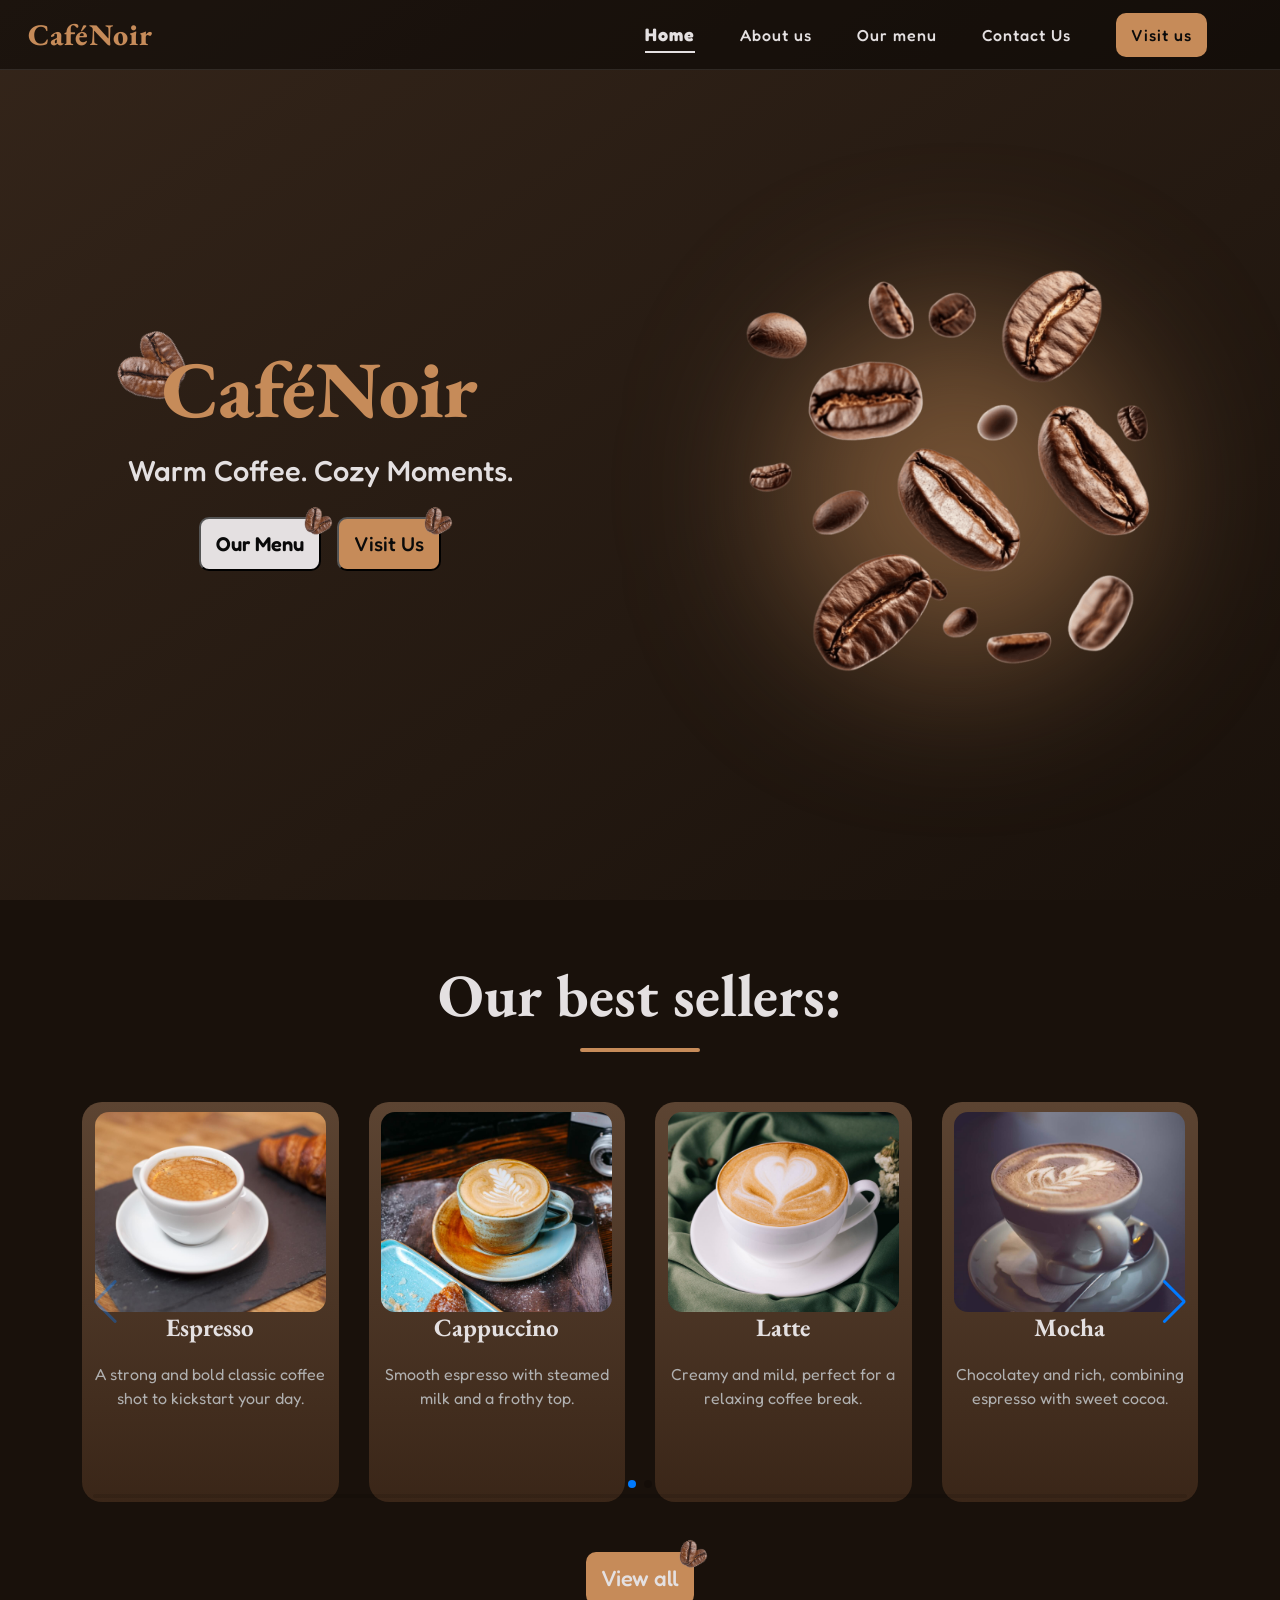
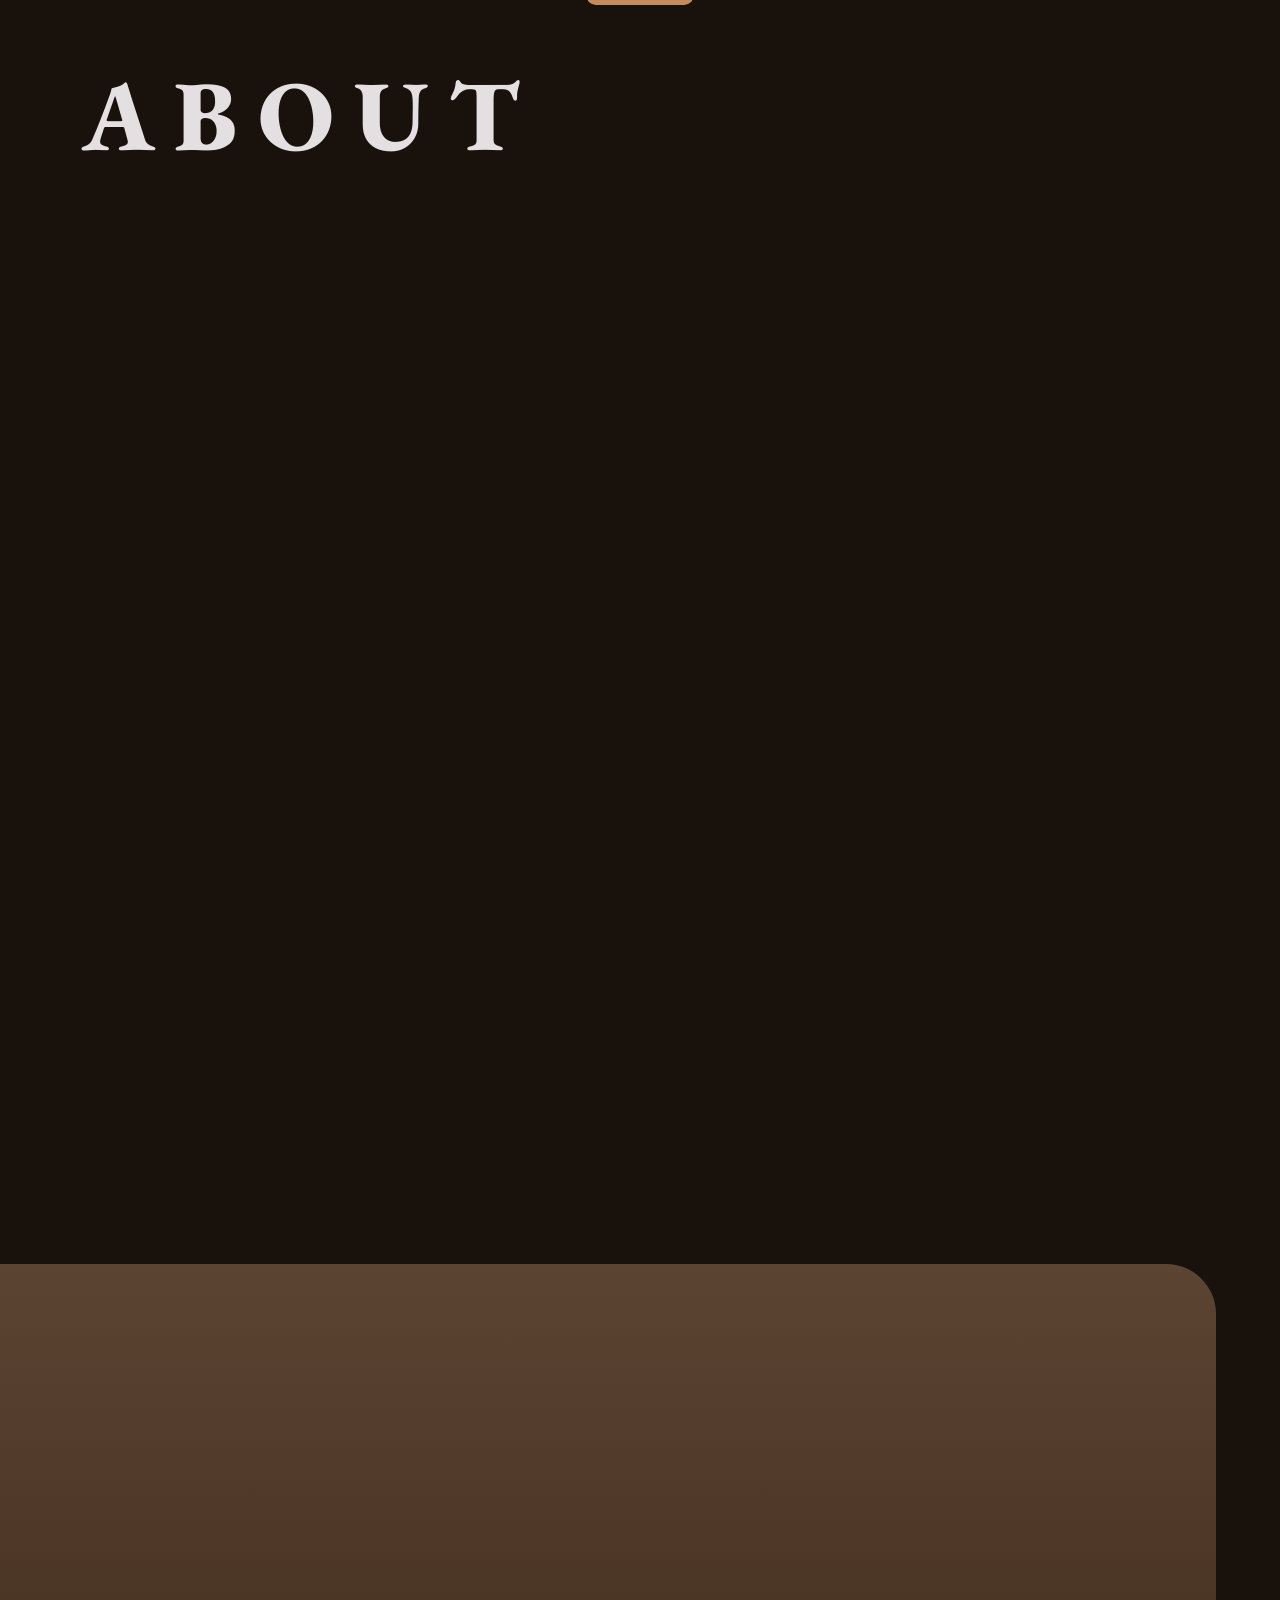
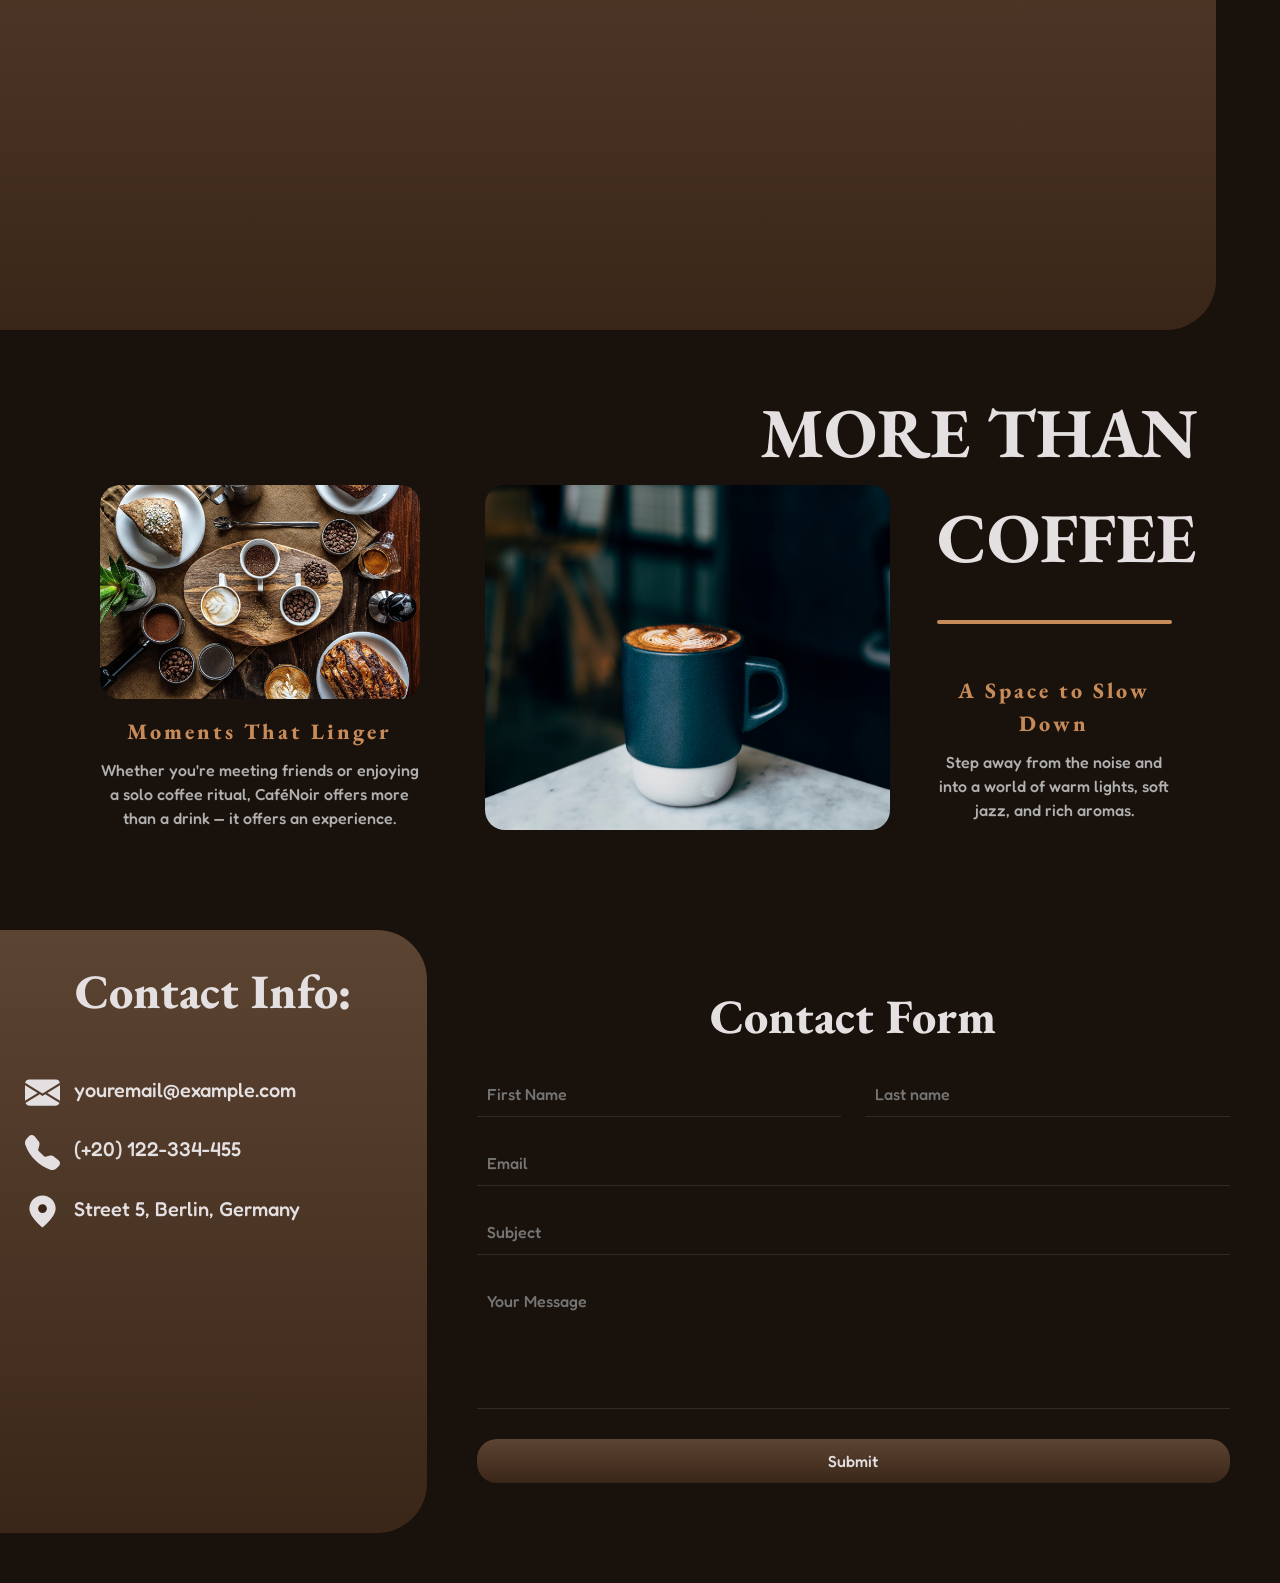
==== commit a4b66439: "animations + contact section responsive" ====
--- a/index.html
+++ b/index.html
@@ -420,22 +420,22 @@
       <div class="container-fluid p-0 m-0">
         <div class="row g-0">
           <div class="col-lg-4 col-md-12">
-            <div class="contact-info-section">
-              <div class="title contact-info-title  pb-5 text-center">Contact Info:</div>
+            <div class="contact-info-section" data-aos="fade-right">
+              <div class="title contact-info-title  pb-5 text-center" data-aos="fade-right" data-aos-delay="100">Contact Info:</div>
               <div class="contact-info">
-                <div class="info-email">
+                <div class="info-email" data-aos="fade-right" data-aos-delay="200">
                   <svg xmlns="http://www.w3.org/2000/svg" width="16" height="16" fill="currentColor" class="bi bi-envelope-fill info-svg" viewBox="0 0 16 16">
                     <path d="M.05 3.555A2 2 0 0 1 2 2h12a2 2 0 0 1 1.95 1.555L8 8.414zM0 4.697v7.104l5.803-3.558zM6.761 8.83l-6.57 4.027A2 2 0 0 0 2 14h12a2 2 0 0 0 1.808-1.144l-6.57-4.027L8 9.586zm3.436-.586L16 11.801V4.697z"/>
                   </svg>
                   <span class="email-text info-text">youremail@example.com</span>
                 </div>
-                <div class="phone-email pt-4">
+                <div class="phone-email pt-4" data-aos="fade-right" data-aos-delay="300">
                   <svg xmlns="http://www.w3.org/2000/svg" width="16" height="16" fill="currentColor" class="bi bi-telephone-fill info-svg" viewBox="0 0 16 16">
                     <path fill-rule="evenodd" d="M1.885.511a1.745 1.745 0 0 1 2.61.163L6.29 2.98c.329.423.445.974.315 1.494l-.547 2.19a.68.68 0 0 0 .178.643l2.457 2.457a.68.68 0 0 0 .644.178l2.189-.547a1.75 1.75 0 0 1 1.494.315l2.306 1.794c.829.645.905 1.87.163 2.611l-1.034 1.034c-.74.74-1.846 1.065-2.877.702a18.6 18.6 0 0 1-7.01-4.42 18.6 18.6 0 0 1-4.42-7.009c-.362-1.03-.037-2.137.703-2.877z"/>
                   </svg>
                   <span class="phone-text info-text">(+20) 122-334-455</span>
                 </div>
-                <div class="address-email pt-4">
+                <div class="address-email pt-4" data-aos="fade-right" data-aos-delay="400">
                   <svg xmlns="http://www.w3.org/2000/svg" class="info-svg" width="20" height="20" stroke-linejoin="round" viewBox="0 0 24 24">
                     <path d="M21 10c0 6-9 13-9 13s-9-7-9-13a9 9 0 1 1 18 0z"/>
                     <circle cx="12" cy="10" r="3" fill="var(--secondary-color)"/>
@@ -447,38 +447,38 @@
           </div>
           <div class="col-lg-8 col-md-12">
             <div class="contact-form-section flex-fill">
-              <div class="title form-title text-center ">Contact Form</div>
+              <div class="title form-title text-center " data-aos="fade-down">Contact Form</div>
               
               <!-- Success Message -->
               <div class="success-message" id="successMessage"></div>
               
               <form action="php/contact-handler.php" class="contact-form" id="contactForm">
                 <div class="row">
-                  <div class="col-lg-6 col-md-12">
-                    <input type="text" name="firstName" class="first-name-input" placeholder="First Name" required>
+                  <div class="col-lg-6 col-md-12" >
+                    <input data-aos="fade-left" data-aos-delay="50" type="text" name="firstName" class="first-name-input" placeholder="First Name" required>
                     <div class="error-message"></div>
                   </div>
                   <div class="col-lg-6 col-md-12">
-                    <input type="text" name="lastName" class="last-name-input" placeholder="Last name" required>
+                    <input data-aos="fade-left" data-aos-delay="50" type="text" name="lastName" class="last-name-input" placeholder="Last name" required>
                     <div class="error-message"></div>
                   </div>
                   <div class="col-12">
-                    <input type="email" name="email" class="email-input" placeholder="Email" required>
+                    <input data-aos="fade-left" data-aos-delay="100" type="email" name="email" class="email-input" placeholder="Email" required>
                     <div class="error-message"></div>
                   </div>
                   <div class="col-12">
-                    <input type="text" name="subject" class="subject-input" placeholder="Subject" required>
+                    <input data-aos="fade-left" data-aos-delay="150" type="text" name="subject" class="subject-input" placeholder="Subject" required>
                     <div class="error-message"></div>
                   </div>
                   <div class="col-12">
-                    <textarea name="message" placeholder="Your Message" required></textarea>
+                    <textarea data-aos="fade-left" data-aos-delay="200" name="message" placeholder="Your Message" required></textarea>
                     <div class="error-message"></div>
                   </div>
                   
                   <!-- Honeypot field (hidden from users, catches bots) -->
                   <input type="text" name="website" style="position:absolute;left:-9999px;width:1px;height:1px;" tabindex="-1" autocomplete="off">
                   
-                  <div class="col-12">
+                  <div data-aos="fade-up" data-aos-delay="100" class="col-12">
                     <button type="submit" class="form-submit">
                       <span class="submit-btn-text">Submit</span>
                     </button>
--- a/css/style.css
+++ b/css/style.css
@@ -820,10 +820,6 @@
 #contacts * {
   color: var(--text-color);
 }
-#contacts .container-fluid, #contacts .row {
-  width: 100%;
-  height: 100%;
-}
 .contact-info-section {
   padding: 25px;
   padding-bottom: 250px;
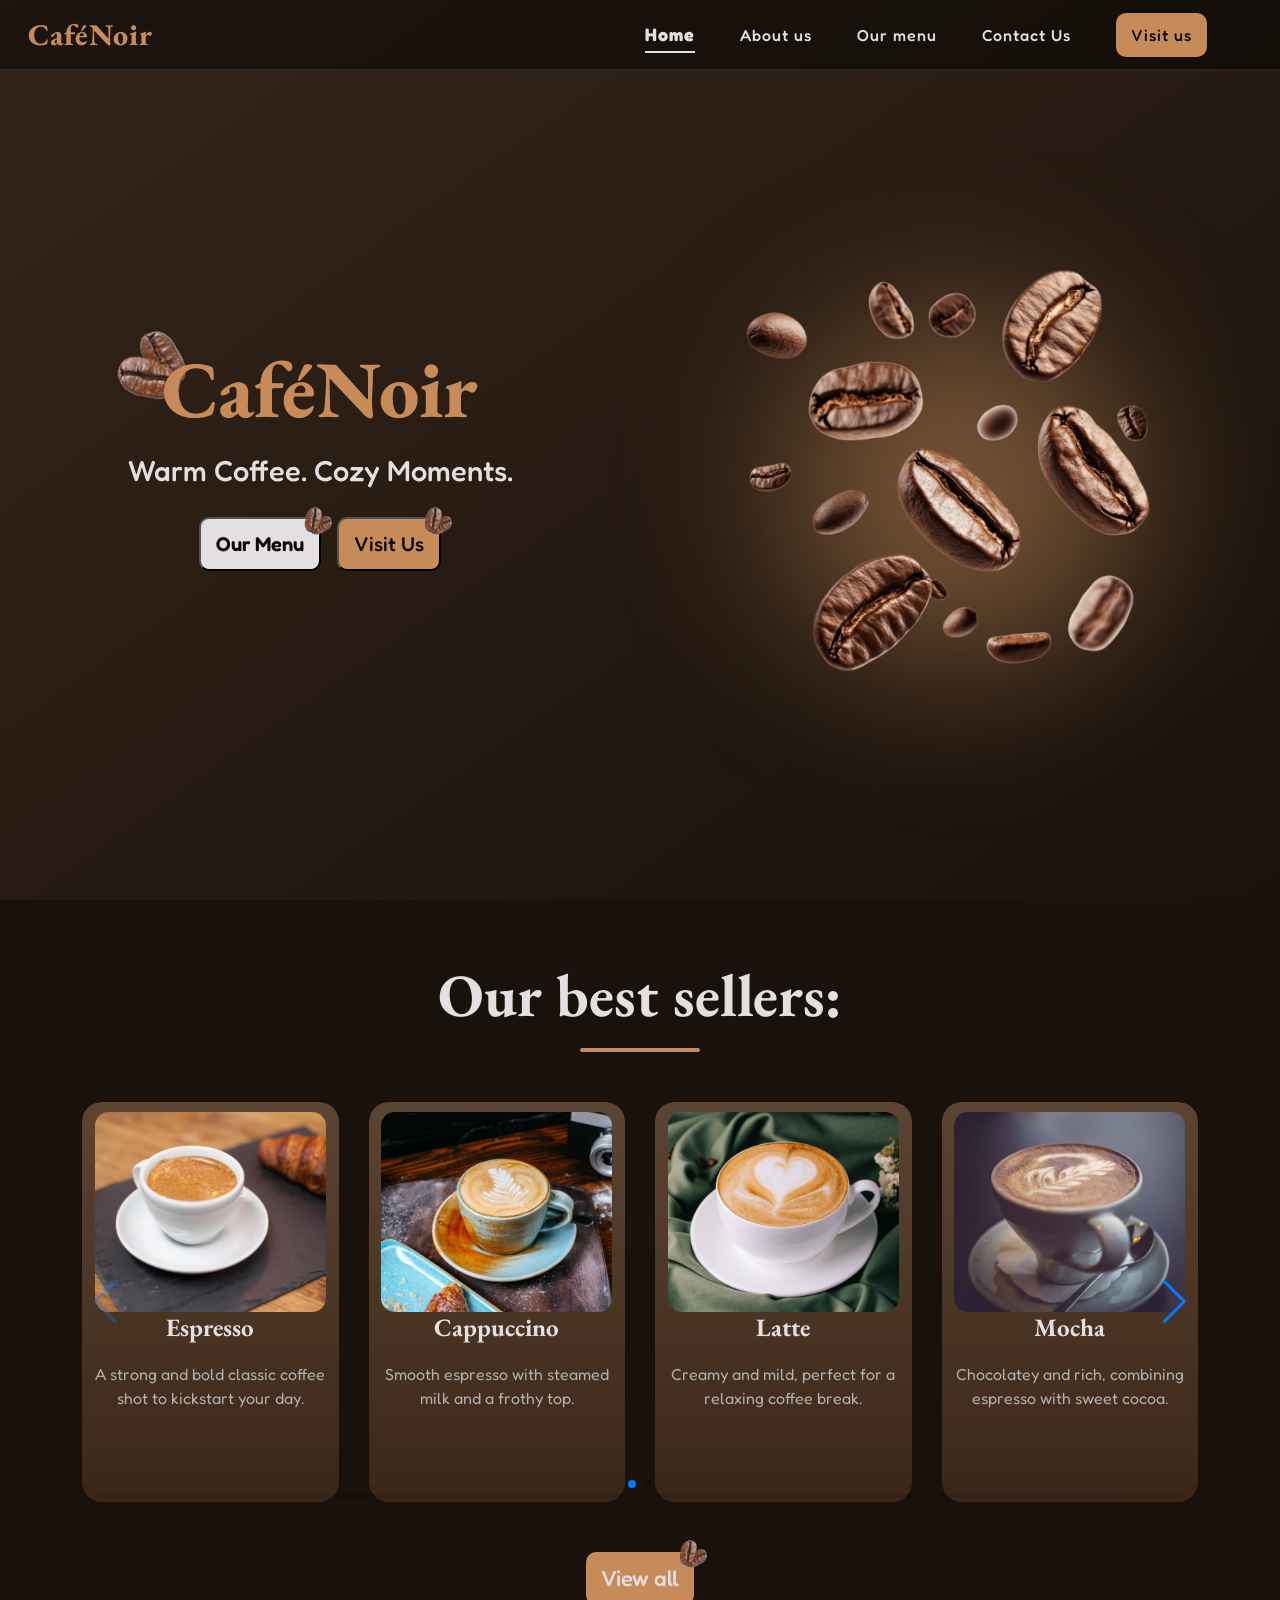
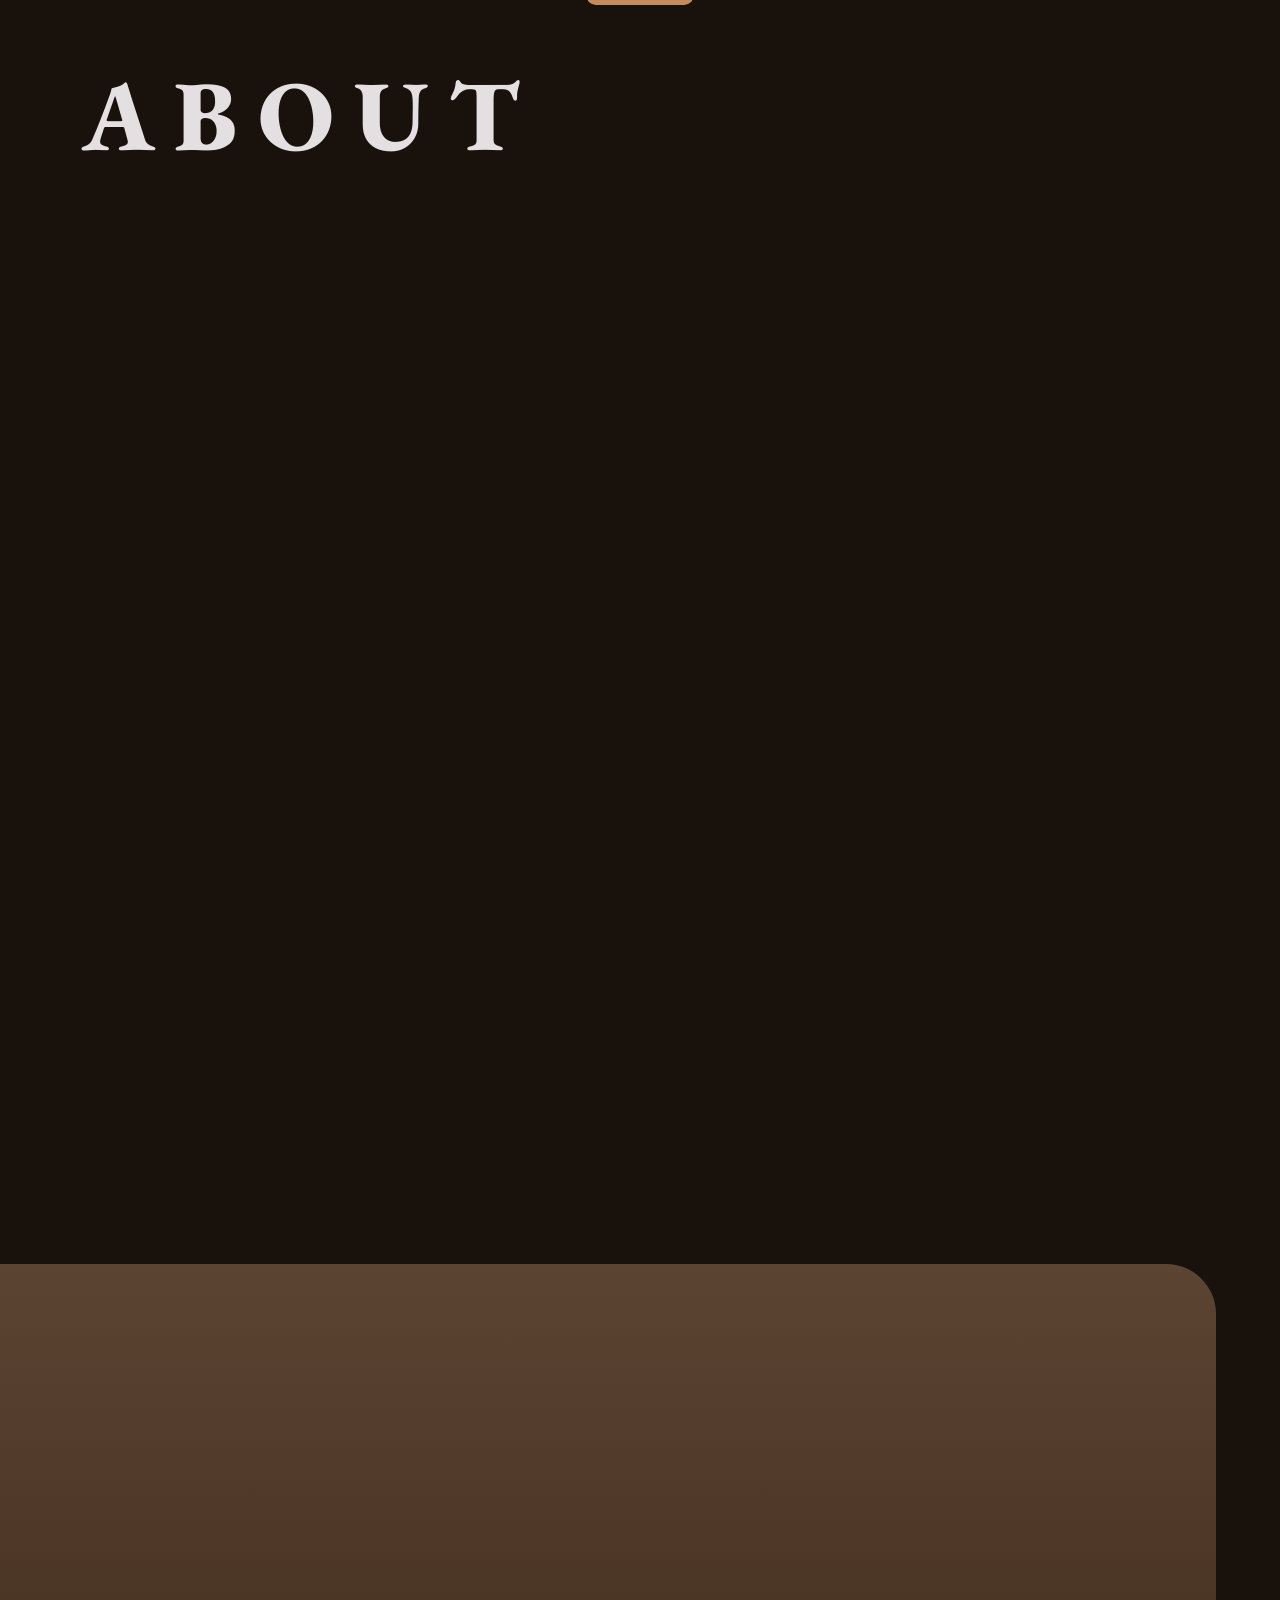
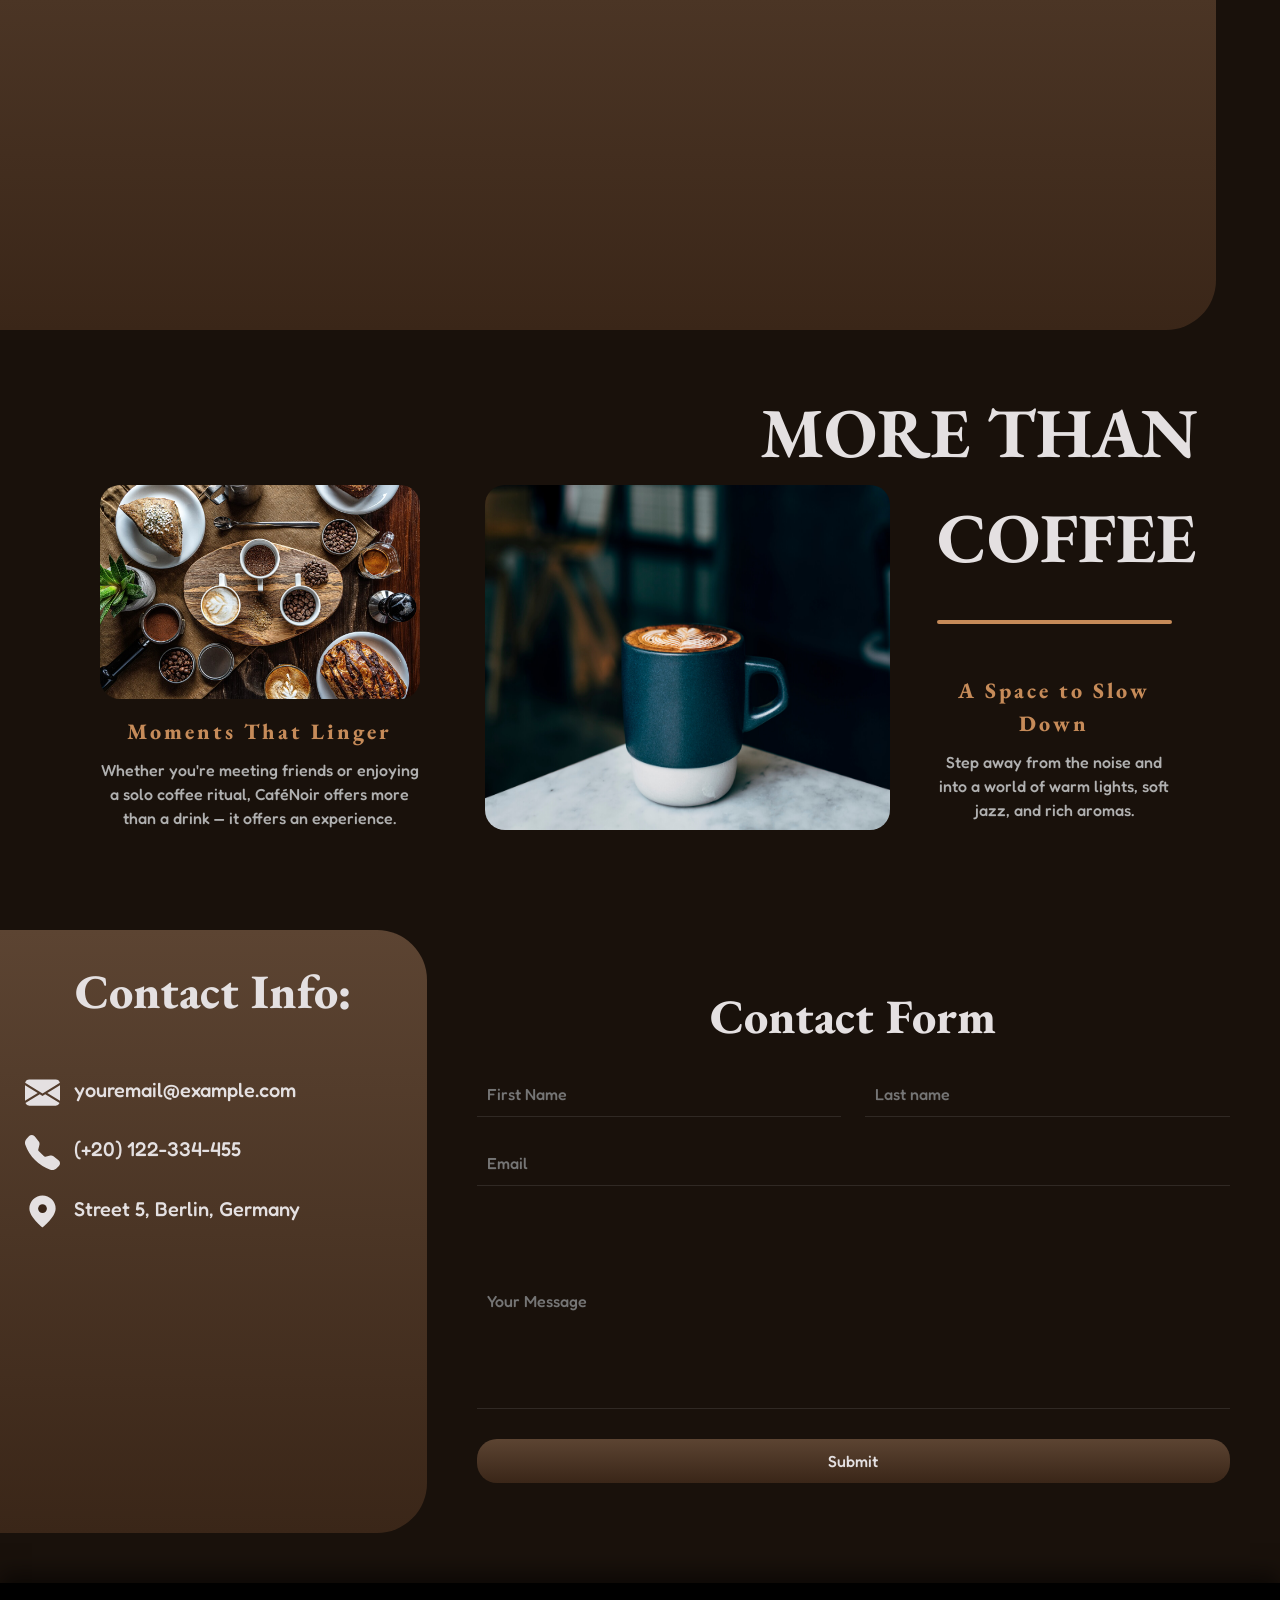
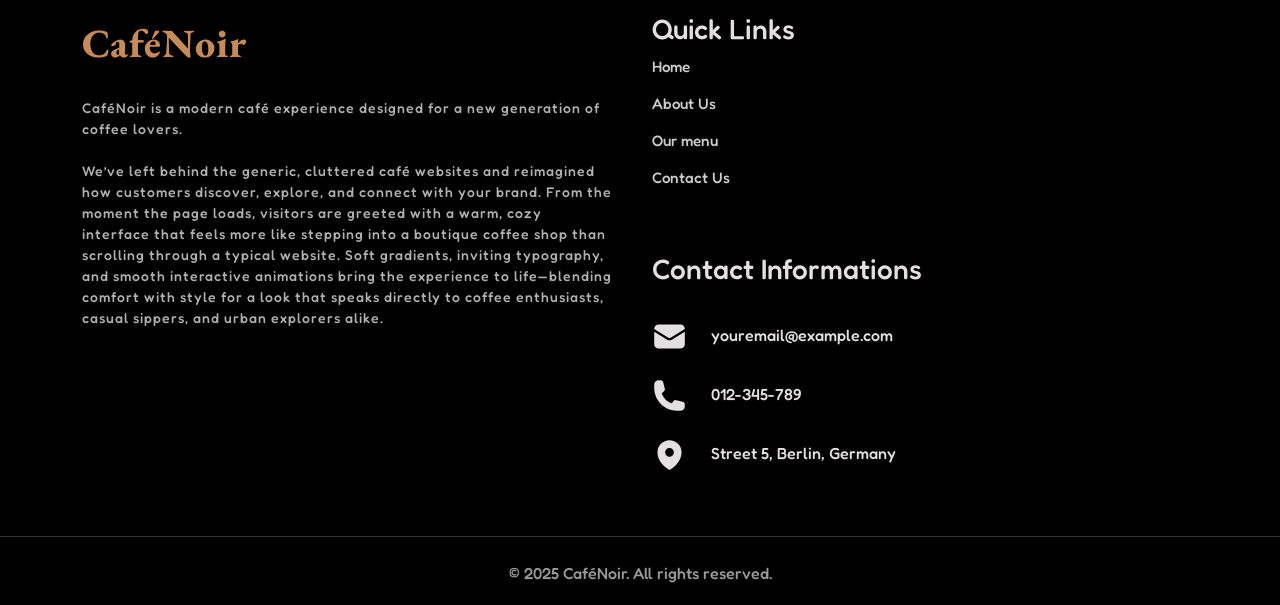
==== commit 39379f4a: "website done" ====
--- a/index.html
+++ b/index.html
@@ -40,7 +40,7 @@
 </head>
 
   <body>
-
+    <main>
     <div id="preloader">
       <div class="spinner-wrapper">
         <svg class="custom-spinner" width="40" height="40" viewBox="0 0 24 24" xmlns="http://www.w3.org/2000/svg"><style>.spinner_jCIR{animation:spinner_B8Vq .9s linear infinite;animation-delay:-.9s}.spinner_upm8{animation-delay:-.8s}.spinner_2eL5{animation-delay:-.7s}.spinner_Rp9l{animation-delay:-.6s}.spinner_dy3W{animation-delay:-.5s}@keyframes spinner_B8Vq{0%,66.66%{animation-timing-function:cubic-bezier(0.36,.61,.3,.98);y:6px;height:12px}33.33%{animation-timing-function:cubic-bezier(0.36,.61,.3,.98);y:1px;height:22px}}</style><rect class="spinner_jCIR" x="1" y="6" width="2.8" height="12"/><rect class="spinner_jCIR spinner_upm8" x="5.8" y="6" width="2.8" height="12"/><rect class="spinner_jCIR spinner_2eL5" x="10.6" y="6" width="2.8" height="12"/><rect class="spinner_jCIR spinner_Rp9l" x="15.4" y="6" width="2.8" height="12"/><rect class="spinner_jCIR spinner_dy3W" x="20.2" y="6" width="2.8" height="12"/></svg>
@@ -136,7 +136,7 @@
       <!-- Espresso -->
       
       <div class="swiper-slide" data-aos="fade-up">
-        <div class="h-100 text-center">
+        <div class="swiper-card h-100 text-center">
           <div class="card-image-wrapper">
             <img class="card-image-top" src="img/espresso.jpg" alt="Espresso">
           </div>
@@ -149,7 +149,7 @@
   
       <!-- Cappuccino -->
       <div class="swiper-slide" data-aos="fade-up" data-aos-delay="100">
-        <div class="h-100 text-center">
+        <div class="swiper-card h-100 text-center">
           <div class="card-image-wrapper">
             <img class="card-image-top" src="img/cappucino.jpg" alt="Cappuccino">
           </div>
@@ -162,7 +162,7 @@
   
       <!-- Latte -->
       <div class="swiper-slide" data-aos="fade-up" data-aos-delay="200">
-        <div class="h-100 text-center">
+        <div class="swiper-card h-100 text-center">
           <div class="card-image-wrapper">
             <img class="card-image-top" src="img/latte.jpg" alt="Latte">
           </div>
@@ -175,7 +175,7 @@
   
       <!-- Mocha -->
       <div class="swiper-slide" data-aos="fade-up" data-aos-delay="300">
-        <div class="h-100 text-center">
+        <div class="swiper-card h-100 text-center">
           <div class="card-image-wrapper">
             <img class="card-image-top" src="img/mocha.jpg" alt="Mocha">
           </div>
@@ -188,7 +188,7 @@
   
       <!-- Macchiato -->
       <div class="swiper-slide" data-aos="fade-up">
-        <div class="h-100 text-center">
+        <div class="swiper-card h-100 text-center">
           <div class="card-image-wrapper">
             <img class="card-image-top" src="img/macchiato.jpg" alt="Macchiato">
           </div>
@@ -490,6 +490,64 @@
         </div>
       </div>
     </section>
+  </main>
+    <footer id="footer">
+      <div class="container">
+        <div class="row">
+          <div class="col-lg-6 col-md-12">
+            <div class="footer-logo logo" data-aos="fade-right">CaféNoir</div>
+            <div class="desc footer-desc pt-4 pe-3" data-aos="fade-right" data-aos-delay="100">CaféNoir is a modern café experience designed for a new generation of coffee lovers.
+              <br>
+              <br>
+              We’ve left behind the generic, cluttered café websites and reimagined how customers discover, explore, and connect with your brand. From the moment the page loads, visitors are greeted with a warm, cozy interface that feels more like stepping into a boutique coffee shop than scrolling through a typical website. Soft gradients, inviting typography, and smooth interactive animations bring the experience to life—blending comfort with style for a look that speaks directly to coffee enthusiasts, casual sippers, and urban explorers alike.</div>
+          </div>
+          <div class="col-lg-6 col-md-12">
+            <div class="footer-right">
+              <h3 class="links-title" data-aos="fade-left">Quick Links</h3>
+                <ul class="list-unstyled">
+                  <li data-aos="fade-left" data-aos-delay="25"><a class="scramble-text" data-text="Home" href="index.html" >Home</a></li>
+                  <li data-aos="fade-left" data-aos-delay="50"><a class="scramble-text" data-text="About Us" href="about.html" >About Us</a></li>
+                  <li data-aos="fade-left" data-aos-delay="75"><a href="inventory.html">Our menu</a></li>                                
+                  <li data-aos="fade-left" data-aos-delay="100"><a class="scramble-text" data-text="Contact Us" href="index.html#contacts">Contact Us</a></li>
+                </ul>
+              <h3 class="links-title pt-5" data-aos="fade-left" data-aos-delay="125">Contact Informations</h3>
+                <ul class="list-unstyled">
+                  <div data-aos="fade-left" data-aos-delay="150" class="footer-contact-details pt-4">
+                    <svg xmlns="http://www.w3.org/2000/svg" viewBox="0 0 24 24" fill="currentColor" class="contact-details-svg">
+                      <path d="M1.5 8.67v8.58a3 3 0 0 0 3 3h15a3 3 0 0 0 3-3V8.67l-8.928 5.493a3 3 0 0 1-3.144 0L1.5 8.67Z" />
+                      <path d="M22.5 6.908V6.75a3 3 0 0 0-3-3h-15a3 3 0 0 0-3 3v.158l9.714 5.978a1.5 1.5 0 0 0 1.572 0L22.5 6.908Z" />
+                    </svg>
+                    
+                  
+                    youremail@example.com</div>
+                  <div data-aos="fade-left" data-aos-delay="175" class="footer-contact-details pt-4">
+                    <svg xmlns="http://www.w3.org/2000/svg" viewBox="0 0 24 24" fill="currentColor" class="contact-details-svg">
+                      <path fill-rule="evenodd" d="M1.5 4.5a3 3 0 0 1 3-3h1.372c.86 0 1.61.586 1.819 1.42l1.105 4.423a1.875 1.875 0 0 1-.694 1.955l-1.293.97c-.135.101-.164.249-.126.352a11.285 11.285 0 0 0 6.697 6.697c.103.038.25.009.352-.126l.97-1.293a1.875 1.875 0 0 1 1.955-.694l4.423 1.105c.834.209 1.42.959 1.42 1.82V19.5a3 3 0 0 1-3 3h-2.25C8.552 22.5 1.5 15.448 1.5 6.75V4.5Z" clip-rule="evenodd" />
+                    </svg>
+                    
+                    012-345-789</div>
+                  <div data-aos="fade-left" data-aos-delay="200" class="footer-contact-details pt-4">
+                    <svg xmlns="http://www.w3.org/2000/svg" viewBox="0 0 24 24" fill="currentColor" class="contact-details-svg">
+                      <path fill-rule="evenodd" d="m11.54 22.351.07.04.028.016a.76.76 0 0 0 .723 0l.028-.015.071-.041a16.975 16.975 0 0 0 1.144-.742 19.58 19.58 0 0 0 2.683-2.282c1.944-1.99 3.963-4.98 3.963-8.827a8.25 8.25 0 0 0-16.5 0c0 3.846 2.02 6.837 3.963 8.827a19.58 19.58 0 0 0 2.682 2.282 16.975 16.975 0 0 0 1.145.742ZM12 13.5a3 3 0 1 0 0-6 3 3 0 0 0 0 6Z" clip-rule="evenodd" />
+                    </svg>
+                    
+                    
+                   Street 5, Berlin, Germany</div>
+                </div>
+                </ul>
+          </div>
+          </div>
+          
+      
+    </div>
+    
+    <div class="footer-bottom text-center">
+      <div>&copy; 2025 CaféNoir. All rights reserved.</div>
+          </div>
+      </div>
+    </footer>
+
+    
    <!-- jQuery (single import) -->
    <script src="https://code.jquery.com/jquery-3.7.1.min.js"></script>
  
--- a/css/style.css
+++ b/css/style.css
@@ -34,6 +34,9 @@
 section, header, footer, main {
   background-color: var(--background-color);
   overflow: hidden;
+}
+html {
+  overflow-x: hidden;
 }
 html a {
   text-decoration: none;
@@ -524,14 +527,22 @@
   padding-bottom: 50px;
 }
 .swiper-slide {
-  background-color: var(--secondary-color);
+  display: flex;
+  justify-content: center;
+  height: 400px;
+}
+.swiper-card {
   background: linear-gradient(to top, var(--secondary-color), var(--gradient-color-2));
   height: 400px;
   color: var(--text-color);
   border-radius: 20px;
   position: relative;
   padding-top: 10px;
-  width: 90%;
+}
+@media(max-width:780px) {
+  .swiper-card {
+    width: 75%;
+  }
 }
 .card-title {
   font-size: 25px;
@@ -830,17 +841,11 @@
   border-bottom-right-radius: 50px;
   overflow: hidden;
 }
-body.light-mode .contact-info-section, body.light-mode .contact-info-title {
-  color: var(--background-color);
-}
 .info-svg {
   width: 35px;
   height: 35px;
   fill: var(--text-color);
   margin-right: 10px;
-}
-body.light-mode .info-svg {
-  fill: var(--background-color);
 }
 .info-text {
   font-size: 20px;
@@ -909,4 +914,83 @@
   background: linear-gradient(to top, var(--secondary-color), var(--gradient-color-2));
   border-radius: 20px;
 }
-
+/* Footer */
+
+#footer {
+  background-color: black;
+  position: relative;
+  z-index: 3;
+  box-shadow: 0 -10px 20px rgba(0, 0, 0, 0.5);
+  padding-top: 30px;
+  color: var(--text-color);
+}
+html {
+  height: 100%;
+}
+
+body {
+  min-height: 100vh;
+  margin: 0;
+  display: flex;
+  flex-direction: column;
+}
+
+main {
+  flex: 1;
+}
+
+.footer-logo {
+  font-size: 40px;
+}
+#footer .list-unstyled li {
+  margin-bottom: 0.75rem;
+}
+
+#footer .list-unstyled li a {
+  color: #cccccc;
+  text-decoration: none;
+  transition: all 0.3s ease;
+  font-size: 0.95rem;
+  position: relative;
+}
+
+#footer .list-unstyled li a:hover {
+  color: #ffffff;
+  transform: translateY(-1px);
+}
+
+#footer .list-unstyled li a::after {
+  content: '';
+  position: absolute;
+  width: 0;
+  height: 2px;
+  bottom: -3px;
+  left: 0;
+  background: linear-gradient(90deg, #ffffff, #cccccc);
+  transition: width 0.3s ease;
+}
+
+#footer .list-unstyled li a:hover::after {
+  width: 100%;
+}
+
+.footer-bottom {
+  border-top: 1px solid #333;
+  margin-top: 3rem;
+  padding-top: 1.5rem;
+  color: #999999;
+  font-size: 16px;
+  padding-bottom: 20px;
+}
+
+.contact-details-svg {
+  width: 35px;
+  height: 35px;
+  margin-right: 20px;
+}
+
+@media (max-width: 967px) {
+  .footer-right {
+    padding-top: 30px;
+  }
+}
